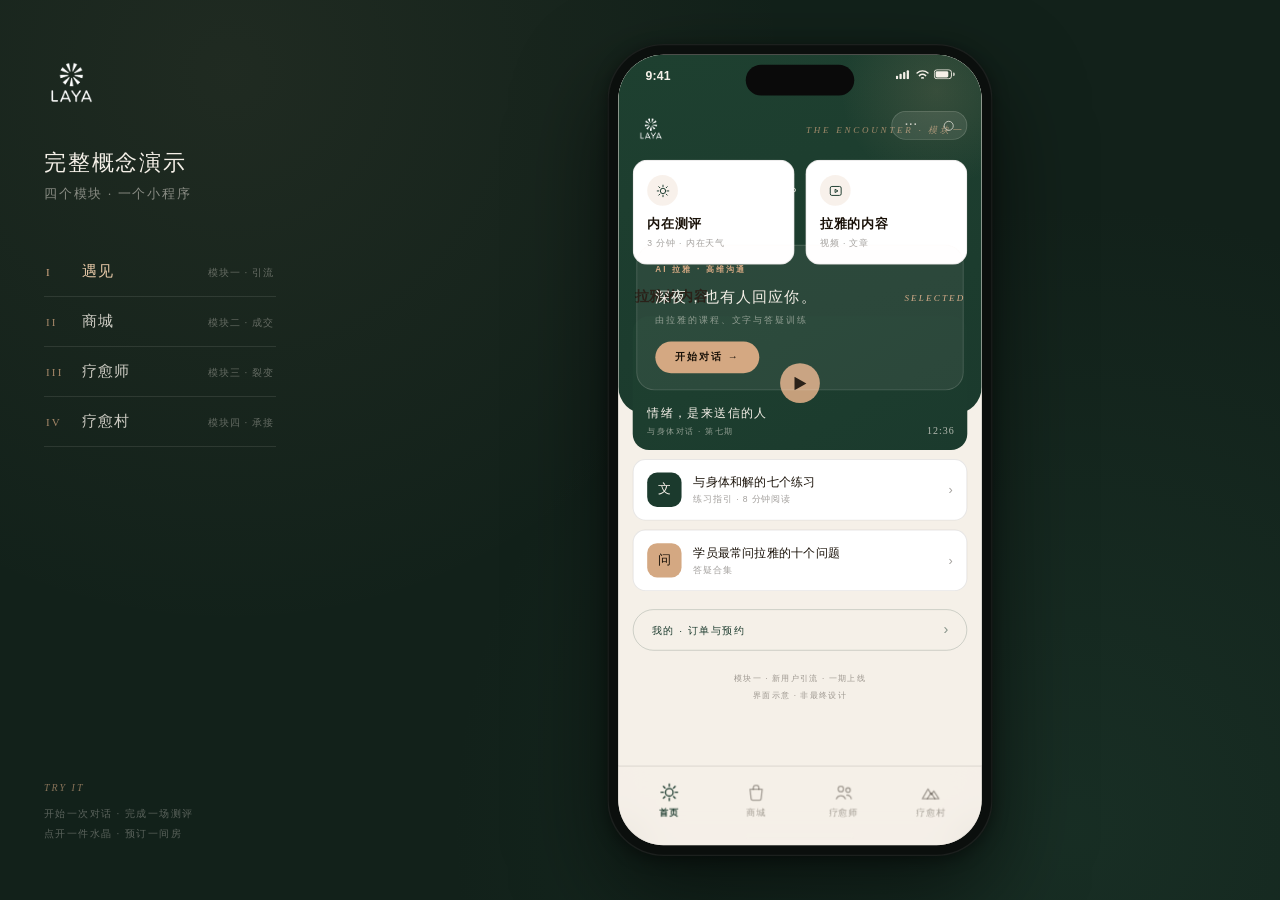
==== demo.html @ 68b56c6b "Add interactive mini-program demo: 4 modules, iPhone 17 frame, thin typography" ====
<!DOCTYPE html>
<html lang="zh-CN">
<head>
<meta charset="utf-8">
<meta name="viewport" content="width=device-width,initial-scale=1,maximum-scale=1,user-scalable=no,viewport-fit=cover">
<title>LAYA 小程序 · 完整概念演示</title>
<style>
:root{
  --green:#1B3A2D;
  --green-2:#234838;
  --green-3:#15291F;
  --green-deep:#163024;
  --gold:#D4A882;
  --gold-2:#E8C9A8;
  --ivory:#F5F0E8;
  --ivory-2:#EFE7DA;
  --card:#FFFFFF;
  --ink:#1A1209;
  --t2:rgba(26,18,9,.66);
  --t3:rgba(26,18,9,.4);
  --line:rgba(26,18,9,.1);
  --lineIv:rgba(245,240,232,.16);
  --serif:'Noto Serif SC','Source Han Serif SC','Songti SC','STSong','SimSun',serif;
  --sans:-apple-system,BlinkMacSystemFont,'PingFang SC','HarmonyOS Sans SC','Microsoft YaHei',sans-serif;
  --latin:'Cormorant Garamond',Georgia,'Times New Roman',serif;
  --ease:cubic-bezier(.32,.72,.28,1);
}
*{margin:0;padding:0;box-sizing:border-box;-webkit-tap-highlight-color:transparent}
html,body{height:100%}
body{position:fixed;inset:0;overflow:hidden;overscroll-behavior:none;background:#12211A;font-family:var(--sans);-webkit-font-smoothing:antialiased;color:var(--ink)}

.stage{position:absolute;inset:0;background:radial-gradient(circle at 18% 8%,rgba(212,168,130,.07),transparent 42%),radial-gradient(circle at 84% 92%,rgba(46,94,74,.22),transparent 46%),#12211A}

/* ===== 桌面侧栏 ===== */
.side{display:none;position:absolute;left:0;top:0;bottom:0;width:320px;padding:56px 44px;z-index:2;flex-direction:column}
.side .slogo{height:58px;object-fit:contain;align-self:flex-start}
.side h1{font-family:var(--serif);font-size:22px;font-weight:500;color:var(--ivory);letter-spacing:.08em;margin-top:34px}
.side .ssub{font-family:var(--serif);font-size:12.5px;color:rgba(245,240,232,.5);letter-spacing:.14em;margin-top:8px}
.side nav{margin-top:44px}
.side nav button{display:flex;align-items:baseline;gap:14px;width:100%;background:none;border:none;border-bottom:1px solid rgba(245,240,232,.1);padding:15px 2px;cursor:pointer;text-align:left;transition:opacity .25s}
.side nav button .no{font-family:var(--latin);font-size:11px;letter-spacing:.2em;color:rgba(212,168,130,.75);width:22px;flex-shrink:0}
.side nav button .nm{font-family:var(--serif);font-size:15px;color:rgba(245,240,232,.82);letter-spacing:.06em;font-weight:500}
.side nav button .ds{font-size:10px;color:rgba(245,240,232,.34);letter-spacing:.1em;margin-left:auto}
.side nav button.on .nm{color:var(--gold-2)}
.side nav button.on .no{color:var(--gold)}
.side .stry{margin-top:auto;font-size:10px;line-height:2;color:rgba(245,240,232,.32);letter-spacing:.14em}
.side .stry b{display:block;font-family:var(--latin);font-style:italic;font-weight:400;color:rgba(212,168,130,.6);letter-spacing:.2em;margin-bottom:6px}
@media (min-width:1080px){.side{display:flex}}

/* ===== 手机 ===== */
.phone-wrap{position:absolute;left:50%;top:50%;width:426px;height:898px;transform:translate(-50%,-50%);transform-origin:center;z-index:3}
@media (min-width:1080px){.phone-wrap{left:calc(50% + 160px)}}
.phone{width:426px;height:898px;background:#0B0F0D;border-radius:62px;padding:12px;box-shadow:0 42px 100px rgba(0,0,0,.55),0 4px 18px rgba(0,0,0,.4),inset 0 0 0 1.5px rgba(255,255,255,.07)}
.screen{position:relative;width:402px;height:874px;border-radius:50px;overflow:hidden;background:var(--ivory)}

/* 系统层 */
.island{position:absolute;top:11px;left:50%;transform:translateX(-50%);width:120px;height:34px;border-radius:20px;background:#0A0A0A;z-index:30}
.sbar{position:absolute;top:0;left:0;right:0;height:54px;padding:16px 30px 0;display:flex;justify-content:space-between;align-items:flex-start;z-index:30;pointer-events:none}
.sbar .time{font-size:13.5px;font-weight:600;letter-spacing:.02em;color:var(--ink)}
body.dark-chrome .sbar .time{color:var(--ivory)}
.sicons{display:flex;align-items:center;gap:5.5px}
.sicons svg{display:block}
.sicons .ic-fill{fill:var(--ink)}
.sicons .ic-stroke{stroke:var(--ink)}
body.dark-chrome .sicons .ic-fill{fill:var(--ivory)}
body.dark-chrome .sicons .ic-stroke{stroke:var(--ivory)}
.capsule{position:absolute;top:62px;right:16px;width:84px;height:32px;border-radius:999px;background:rgba(26,18,9,.05);border:1px solid rgba(26,18,9,.08);display:flex;align-items:center;justify-content:space-around;z-index:30}
.capsule .dot3{letter-spacing:1.5px;color:rgba(26,18,9,.5);font-size:12px;font-weight:700;line-height:1;margin-top:-2px}
.capsule .cir{width:11px;height:11px;border-radius:50%;border:1.5px solid rgba(26,18,9,.5)}
body.dark-chrome .capsule{background:rgba(245,240,232,.1);border-color:rgba(245,240,232,.18)}
body.dark-chrome .capsule .dot3{color:rgba(245,240,232,.75)}
body.dark-chrome .capsule .cir{border-color:rgba(245,240,232,.75)}
.homebar{position:absolute;bottom:8px;left:50%;transform:translateX(-50%);width:120px;height:5px;border-radius:3px;background:rgba(26,18,9,.8);z-index:30;transition:background .3s}
body.dark-chrome .homebar{background:rgba(245,240,232,.85)}

/* ===== Tab 栏 ===== */
.tabbar{position:absolute;bottom:0;left:0;right:0;height:88px;background:rgba(245,240,232,.94);backdrop-filter:blur(16px);-webkit-backdrop-filter:blur(16px);border-top:1px solid var(--line);display:flex;z-index:4;padding:8px 8px 20px}
.tabbtn{flex:1;background:none;border:none;display:flex;flex-direction:column;align-items:center;justify-content:center;gap:5px;cursor:pointer;font-family:var(--sans)}
.tabbtn svg{display:block;stroke:rgba(26,18,9,.36);transition:stroke .3s}
.tabbtn span{font-size:9.5px;letter-spacing:.1em;color:rgba(26,18,9,.38);font-weight:400;transition:color .3s}
.tabbtn.on svg{stroke:var(--green)}
.tabbtn.on span{color:var(--green);font-weight:600}

/* ===== 页面容器 ===== */
.pg{position:absolute;left:0;top:0;bottom:0;right:0;background:var(--ivory);display:none;overflow:hidden}
.pg.tabroot{bottom:88px}
.pg.sub{z-index:6;box-shadow:-26px 0 56px rgba(10,18,14,.32)}
.pg.act{display:block}
@keyframes pgPush{from{transform:translateX(100%)}to{transform:translateX(0)}}
@keyframes pgUnder{from{transform:translateX(0)}to{transform:translateX(-22%)}}
@keyframes pgPop{from{transform:translateX(0)}to{transform:translateX(100%)}}
@keyframes pgReveal{from{transform:translateX(-22%)}to{transform:translateX(0)}}
@keyframes pgTab{from{opacity:0;transform:translateY(10px)}to{opacity:1;transform:translateY(0)}}
.pg.anim-push{animation:pgPush .44s var(--ease) both}
.pg.anim-under{animation:pgUnder .44s var(--ease) both}
.pg.anim-pop{animation:pgPop .42s var(--ease) both}
.pg.anim-reveal{animation:pgReveal .42s var(--ease) both}
.pg.anim-tab{animation:pgTab .4s var(--ease) both}

/* 页面导航 */
.pnav{height:98px;padding:58px 16px 0;display:flex;align-items:center;justify-content:center;position:relative;flex-shrink:0}
.pnav .ttl{font-family:var(--serif);font-size:15.5px;font-weight:600;letter-spacing:.14em;color:var(--ink)}
.pnav .backbtn{position:absolute;left:10px;top:54px;width:40px;height:40px;border:none;background:none;cursor:pointer;display:flex;align-items:center;justify-content:center}
.pnav .backbtn svg{stroke:var(--ink);opacity:.75}
.pg.darknav .pnav .ttl{color:var(--ivory)}
.pg.darknav .pnav .backbtn svg{stroke:var(--ivory)}
.pnav .modchip{position:absolute;right:16px;top:62px;font-size:8.5px;letter-spacing:.18em;color:var(--t3);font-weight:600}
.pg.darknav .pnav .modchip{color:rgba(212,168,130,.8)}

.pbody{position:absolute;left:0;right:0;top:98px;bottom:0;overflow-y:auto;-webkit-overflow-scrolling:touch;padding:4px 16px 26px}
.pg.darknav .pbody{top:0;padding:98px 16px 26px}
.footnote{font-size:9px;color:var(--t3);letter-spacing:.14em;line-height:2;text-align:center;margin:22px 0 10px}

/* ===== 绿色头部区块 ===== */
.greenhead{background:linear-gradient(165deg,#1E4030,#1B3A2D);border-radius:0 0 30px 30px;padding:66px 20px 26px;position:relative;overflow:hidden}
.greenhead::after{content:'';position:absolute;top:-70px;right:-60px;width:220px;height:220px;border-radius:50%;background:radial-gradient(circle,rgba(212,168,130,.14),transparent 68%)}
.brandrow{display:flex;align-items:center;justify-content:space-between;margin-bottom:26px}
.brandrow .slogo{height:34px;object-fit:contain}
.brandrow .bl{font-family:var(--latin);font-style:italic;font-size:10px;letter-spacing:.3em;color:rgba(212,168,130,.7)}
.greet{font-family:var(--serif);font-size:23px;font-weight:500;color:var(--ivory);letter-spacing:.05em;line-height:1.5}
.greet-sub{font-size:11px;font-weight:300;color:rgba(245,240,232,.55);letter-spacing:.16em;margin-top:10px}

/* AI 卡 */
.aicard{margin-top:24px;background:rgba(245,240,232,.07);border:1px solid rgba(245,240,232,.16);border-radius:20px;padding:20px 20px 18px;position:relative;z-index:1}
.aicard .ac-eyebrow{font-size:9px;letter-spacing:.26em;color:var(--gold);font-weight:600}
.aicard .ac-line{font-family:var(--serif);font-size:17px;color:var(--ivory);font-weight:500;letter-spacing:.05em;margin-top:12px}
.aicard .ac-desc{font-size:10.5px;font-weight:300;color:rgba(245,240,232,.5);letter-spacing:.1em;margin-top:8px}
.aicard .ac-cta{display:inline-flex;align-items:center;gap:8px;margin-top:16px;background:var(--gold);color:var(--ink);font-size:11px;font-weight:600;letter-spacing:.2em;padding:10px 22px;border-radius:999px;border:none;cursor:pointer;font-family:var(--sans)}

/* 双卡 */
.duo{display:flex;gap:12px;margin-top:18px}
.duo-card{flex:1;background:var(--card);border:1px solid var(--line);border-radius:16px;padding:16px 15px;cursor:pointer}
.duo-card .ic{width:34px;height:34px;border-radius:50%;background:rgba(212,168,130,.16);display:flex;align-items:center;justify-content:center;margin-bottom:12px}
.duo-card .ic svg{stroke:var(--green)}
.duo-card .dc-t{font-family:var(--serif);font-size:14px;font-weight:600;letter-spacing:.08em}
.duo-card .dc-s{font-size:9.5px;font-weight:300;color:var(--t3);letter-spacing:.1em;margin-top:5px}

/* 内容区 */
.sec-head{display:flex;align-items:baseline;justify-content:space-between;margin:26px 2px 12px}
.sec-head h3{font-family:var(--serif);font-size:15px;font-weight:600;letter-spacing:.1em}
.sec-head span{font-family:var(--latin);font-style:italic;font-size:10px;letter-spacing:.24em;color:var(--gold)}
.video-card{background:linear-gradient(150deg,#1E4030,#1B3A2D);border-radius:18px;height:148px;position:relative;overflow:hidden;cursor:pointer}
.video-card .vc-play{position:absolute;top:50%;left:50%;transform:translate(-50%,-50%);width:44px;height:44px;border-radius:50%;background:rgba(212,168,130,.92);display:flex;align-items:center;justify-content:center}
.video-card .vc-play svg{display:block}
.video-card .vc-meta{position:absolute;left:16px;bottom:14px;color:var(--ivory)}
.video-card .vc-meta .vt{font-family:var(--serif);font-size:13.5px;font-weight:500;letter-spacing:.06em}
.video-card .vc-meta .vs{font-size:9px;color:rgba(245,240,232,.55);letter-spacing:.16em;margin-top:4px}
.video-card .vc-dur{position:absolute;right:14px;bottom:16px;font-family:var(--latin);font-size:11px;color:rgba(245,240,232,.7);letter-spacing:.1em}
.art-row{display:flex;align-items:center;gap:13px;background:var(--card);border:1px solid var(--line);border-radius:14px;padding:14px 15px;margin-top:10px;cursor:pointer}
.art-row .ar-ic{width:38px;height:38px;border-radius:11px;background:var(--green);color:var(--ivory);display:flex;align-items:center;justify-content:center;font-family:var(--serif);font-size:14px;flex-shrink:0}
.art-row .ar-ic.gold{background:var(--gold);color:var(--ink)}
.art-row .ar-t{font-size:13px;font-weight:400;letter-spacing:.04em}
.art-row .ar-s{font-size:9.5px;color:var(--t3);letter-spacing:.1em;margin-top:4px;font-weight:300}
.art-row .ar-go{margin-left:auto;color:var(--t3);font-size:14px;font-weight:300}
.me-row{display:flex;align-items:center;justify-content:space-between;border:1px solid rgba(27,58,45,.2);border-radius:999px;padding:13px 20px;margin-top:20px;cursor:pointer}
.me-row span{font-size:11px;letter-spacing:.16em;color:var(--green);font-weight:400}
.me-row i{font-style:normal;color:rgba(27,58,45,.5);font-weight:300}

/* ===== 商城 ===== */
.search{display:flex;align-items:center;gap:9px;background:rgba(26,18,9,.05);border-radius:999px;padding:11px 17px;margin-bottom:14px}
.search svg{flex-shrink:0;stroke:var(--t3)}
.search span{font-size:11px;color:var(--t3);letter-spacing:.08em;font-weight:300}
.cats{display:flex;gap:8px;overflow-x:auto;scrollbar-width:none;margin-bottom:6px}
.cats::-webkit-scrollbar{display:none}
.cats button{flex-shrink:0;background:none;border:1px solid var(--line);border-radius:999px;padding:7px 16px;font-size:10.5px;letter-spacing:.12em;color:var(--t2);cursor:pointer;font-family:var(--sans);font-weight:300}
.cats button.on{background:var(--green);border-color:var(--green);color:var(--ivory);font-weight:500}
.prod{display:flex;align-items:center;gap:14px;background:var(--card);border:1px solid var(--line);border-radius:16px;padding:14px;margin-top:10px;cursor:pointer}
.prod .th{width:58px;height:58px;border-radius:14px;display:flex;align-items:center;justify-content:center;font-family:var(--serif);font-size:17px;flex-shrink:0}
.prod .th.green{background:var(--green);color:var(--ivory)}
.prod .th.gold{background:var(--gold);color:var(--ink)}
.prod .th.soft{background:rgba(27,58,45,.08);color:var(--green)}
.prod .pd-t{font-size:13.5px;font-weight:400;letter-spacing:.03em;display:flex;align-items:center;gap:8px}
.prod .pd-tag{font-size:8px;letter-spacing:.14em;color:var(--gold);border:1px solid rgba(212,168,130,.55);border-radius:999px;padding:2px 8px;font-weight:500}
.prod .pd-s{font-size:9.5px;color:var(--t3);letter-spacing:.08em;margin-top:5px;font-weight:300}
.prod .pd-p{margin-left:auto;text-align:right;flex-shrink:0}
.prod .pd-p b{font-family:var(--latin);font-size:17px;font-weight:700;color:var(--green)}
.prod .pd-p small{display:block;font-size:8.5px;color:var(--t3);letter-spacing:.1em;margin-top:3px;font-weight:300}

/* ===== 疗愈师 ===== */
.hprofile{display:flex;align-items:center;gap:15px;background:var(--card);border:1px solid var(--line);border-radius:18px;padding:18px 17px}
.hprofile .av{width:52px;height:52px;border-radius:50%;background:var(--green);color:var(--ivory);display:flex;align-items:center;justify-content:center;font-family:var(--serif);font-size:19px;flex-shrink:0}
.hprofile .hp-n{font-family:var(--serif);font-size:16px;font-weight:600;letter-spacing:.05em}
.hprofile .hp-s{font-size:10px;color:var(--t3);letter-spacing:.1em;margin-top:5px;font-weight:300}
.hprofile .hp-go{margin-left:auto;color:var(--t3)}
.hchips{display:flex;gap:8px;margin-top:14px}
.hchips span{flex:1;text-align:center;font-size:10.5px;letter-spacing:.14em;padding:10px 0;border:1px solid var(--line);border-radius:999px;color:var(--t2);font-weight:300}
.hchips span.on{background:var(--green);color:var(--ivory);border-color:var(--green);font-weight:500}
.hlist{background:var(--card);border:1px solid var(--line);border-radius:16px;margin-top:12px;padding:4px 17px}
.hrow{display:flex;align-items:center;justify-content:space-between;padding:14px 0;border-bottom:1px solid var(--line);font-size:12px;letter-spacing:.05em}
.hrow:last-child{border-bottom:none}
.hrow small{display:block;font-size:9px;color:var(--t3);letter-spacing:.1em;margin-top:4px;font-weight:300}
.hrow i{font-style:normal;color:var(--t3)}
.dist{margin-top:16px;background:linear-gradient(150deg,rgba(212,168,130,.2),rgba(212,168,130,.07));border:1px solid rgba(212,168,130,.5);border-radius:18px;padding:20px 19px}
.dist .d-tag{display:inline-block;font-size:8.5px;letter-spacing:.22em;color:var(--ink);background:var(--gold);border-radius:999px;padding:3px 11px;font-weight:600}
.dist .d-line{font-family:var(--serif);font-size:16.5px;font-weight:600;letter-spacing:.08em;margin-top:14px}
.dist .d-desc{font-size:10.5px;color:var(--t2);letter-spacing:.05em;line-height:1.9;margin-top:9px;font-weight:300}
.dstats{display:flex;gap:34px;margin:16px 0 4px}
.dstats b{font-family:var(--latin);font-size:23px;font-weight:700;color:var(--green);display:block}
.dstats span{font-size:9px;color:var(--t3);letter-spacing:.14em}
.dbtn{display:block;text-align:center;margin-top:14px;font-size:11px;font-weight:600;letter-spacing:.2em;color:var(--green);border:1px solid rgba(27,58,45,.3);border-radius:999px;padding:12px;cursor:pointer;background:none;font-family:var(--sans)}

/* ===== 疗愈村 ===== */
.vhead{background:linear-gradient(165deg,#1E4030,#1B3A2D);border-radius:0 0 30px 30px;padding:66px 20px 26px;position:relative;overflow:hidden}
.vhead::after{content:'';position:absolute;bottom:-90px;left:-50px;width:240px;height:240px;border-radius:50%;background:radial-gradient(circle,rgba(212,168,130,.12),transparent 68%)}
.vhead .bl{font-family:var(--latin);font-style:italic;font-size:10px;letter-spacing:.32em;color:rgba(212,168,130,.75)}
.vhead .vt{font-family:var(--serif);font-size:24px;font-weight:500;color:var(--ivory);letter-spacing:.1em;margin-top:14px}
.vhead .vs{font-size:11px;font-weight:300;color:rgba(245,240,232,.55);letter-spacing:.16em;margin-top:10px}
.vcard{background:var(--card);border:1px solid var(--line);border-radius:18px;padding:18px 18px}
.vcard .vc-h{display:flex;align-items:center;justify-content:space-between}
.vcard .vc-h b{font-family:var(--serif);font-size:14.5px;font-weight:600;letter-spacing:.08em}
.vcard .vc-h span{font-size:8.5px;letter-spacing:.18em;color:var(--gold);border:1px solid rgba(212,168,130,.5);border-radius:999px;padding:3px 10px;font-weight:600}
.vrow{display:flex;align-items:center;gap:10px;padding:12px 0;border-bottom:1px solid var(--line);font-size:11.5px;letter-spacing:.06em}
.vrow:last-child{border-bottom:none;padding-bottom:2px}
.vrow .st{width:7px;height:7px;border-radius:50%;flex-shrink:0}
.vrow small{margin-left:auto;font-size:9px;color:var(--t3);letter-spacing:.1em}
.vbar{height:3px;background:rgba(26,18,9,.08);border-radius:2px;margin-top:14px;overflow:hidden}
.vbar i{display:block;height:100%;width:62%;background:linear-gradient(90deg,var(--gold),var(--gold-2));border-radius:2px}
.room{display:flex;align-items:center;gap:14px;background:var(--card);border:1px solid var(--line);border-radius:16px;padding:14px;margin-top:10px;cursor:pointer}
.room .th{width:58px;height:58px;border-radius:14px;background:linear-gradient(150deg,#2A5240,#1B3A2D);color:var(--gold-2);display:flex;align-items:center;justify-content:center;font-family:var(--serif);font-size:16px;flex-shrink:0}
.room .rm-t{font-size:13.5px;font-weight:400;letter-spacing:.04em}
.room .rm-s{font-size:9.5px;color:var(--t3);letter-spacing:.08em;margin-top:5px;font-weight:300}
.room .rm-p{margin-left:auto;text-align:right;flex-shrink:0}
.room .rm-p b{font-family:var(--latin);font-size:17px;font-weight:700;color:var(--green)}
.room .rm-p small{font-size:8.5px;color:var(--t3);font-weight:300}
.act-card{display:flex;align-items:center;gap:13px;background:rgba(27,58,45,.05);border:1px solid rgba(27,58,45,.12);border-radius:16px;padding:16px 17px;margin-top:12px}
.act-card .ac-ic{width:38px;height:38px;border-radius:50%;background:var(--green);color:var(--gold-2);display:flex;align-items:center;justify-content:center;flex-shrink:0}
.act-card .at{font-size:12.5px;letter-spacing:.05em}
.act-card .as{font-size:9.5px;color:var(--t3);letter-spacing:.1em;margin-top:4px;font-weight:300}

/* ===== 对话页 ===== */
#pg-chat{background:linear-gradient(170deg,#1E4030,#163024)}
.chatwrap{position:absolute;top:98px;bottom:128px;left:0;right:0;overflow-y:auto;-webkit-overflow-scrolling:touch;padding:14px 16px 10px;display:flex;flex-direction:column;gap:10px}
.timechip{align-self:center;font-size:9px;letter-spacing:.24em;color:rgba(245,240,232,.4);padding:3px 12px}
.bub{max-width:78%;padding:11px 15px;border-radius:17px;font-size:12.5px;font-weight:300;line-height:1.8;letter-spacing:.02em}
.bub.me{align-self:flex-end;background:rgba(245,240,232,.13);color:var(--ivory);border-bottom-right-radius:5px}
.bub.ai{align-self:flex-start;background:var(--ivory);color:var(--ink);border-bottom-left-radius:5px}
.typing{display:none;align-self:flex-start;padding:13px 16px;background:rgba(245,240,232,.12);border-radius:17px;border-bottom-left-radius:5px}
.typing.on{display:flex;gap:5px}
.typing i{width:5px;height:5px;border-radius:50%;background:rgba(245,240,232,.6);animation:tp 1.2s infinite}
.typing i:nth-child(2){animation-delay:.2s}
.typing i:nth-child(3){animation-delay:.4s}
@keyframes tp{0%,60%,100%{opacity:.25;transform:translateY(0)}30%{opacity:1;transform:translateY(-2.5px)}}
.chatfoot{position:absolute;bottom:0;left:0;right:0;padding:8px 14px 26px;z-index:2}
.chatfoot .safety{font-size:8.5px;color:rgba(245,240,232,.35);text-align:center;line-height:1.8;letter-spacing:.06em;margin-bottom:10px}
.chips{display:flex;gap:8px;margin-bottom:10px;overflow-x:auto;scrollbar-width:none}
.chips::-webkit-scrollbar{display:none}
.chips button{flex-shrink:0;background:none;border:1px solid rgba(245,240,232,.22);border-radius:999px;color:rgba(245,240,232,.7);font-size:10px;letter-spacing:.06em;padding:8px 15px;cursor:pointer;font-family:var(--sans);font-weight:300}
.chatin{display:flex;align-items:center;gap:10px;background:rgba(245,240,232,.09);border:1px solid rgba(245,240,232,.12);border-radius:999px;padding:6px 6px 6px 18px}
.chatin input{flex:1;background:none;border:none;outline:none;color:var(--ivory);font-size:12.5px;font-weight:300;font-family:var(--sans);letter-spacing:.03em;min-width:0}
.chatin input::placeholder{color:rgba(245,240,232,.35)}
.chatin .send{width:34px;height:34px;border-radius:50%;background:var(--gold);border:none;cursor:pointer;display:flex;align-items:center;justify-content:center;flex-shrink:0}

/* ===== 测评 ===== */
.as-progress{margin:8px 2px 22px}
.as-progress .ap-t{display:flex;justify-content:space-between;font-size:9px;letter-spacing:.18em;color:var(--t3);margin-bottom:9px}
.as-progress .ap-bar{height:2.5px;background:rgba(26,18,9,.08);border-radius:2px;overflow:hidden}
.as-progress .ap-bar i{display:block;height:100%;background:var(--gold);border-radius:2px;transition:width .4s var(--ease)}
.as-q{font-family:var(--serif);font-size:19px;font-weight:500;letter-spacing:.04em;line-height:1.7;padding:0 2px}
.as-opts{margin-top:22px;display:flex;flex-direction:column;gap:10px}
.as-opt{display:flex;align-items:center;gap:13px;background:var(--card);border:1px solid var(--line);border-radius:15px;padding:16px 17px;cursor:pointer;transition:border-color .2s,background .2s}
.as-opt .rd{width:17px;height:17px;border-radius:50%;border:1.5px solid rgba(26,18,9,.22);flex-shrink:0;display:flex;align-items:center;justify-content:center;transition:border-color .2s}
.as-opt .rd i{width:8px;height:8px;border-radius:50%;background:var(--gold);opacity:0;transition:opacity .2s}
.as-opt span{font-size:13px;letter-spacing:.06em;font-weight:300}
.as-opt.sel{border-color:var(--green);background:rgba(27,58,45,.03)}
.as-opt.sel .rd{border-color:var(--green)}
.as-opt.sel .rd i{opacity:1}
.as-result{display:none;text-align:center;padding:26px 10px 10px}
.as-result.on{display:block}
.as-result .ar-ic{width:64px;height:64px;margin:0 auto 20px;border-radius:50%;background:rgba(212,168,130,.14);display:flex;align-items:center;justify-content:center}
.as-result .ar-w{font-family:var(--serif);font-size:27px;font-weight:500;letter-spacing:.14em}
.as-result .ar-c{font-size:10px;letter-spacing:.26em;color:var(--gold);margin-top:10px;font-weight:500}
.as-result .ar-d{font-size:11.5px;color:var(--t2);line-height:2;letter-spacing:.04em;margin-top:16px;font-weight:300;padding:0 14px}
.as-result .ar-btns{display:flex;flex-direction:column;gap:10px;margin-top:26px;padding:0 16px}
.as-result .ar-btn{background:var(--green);color:var(--ivory);border:none;border-radius:999px;padding:14px;font-size:12px;letter-spacing:.24em;font-weight:500;cursor:pointer;font-family:var(--sans)}
.as-result .ar-again{background:none;border:none;color:var(--t3);font-size:10.5px;letter-spacing:.18em;padding:8px;cursor:pointer;font-family:var(--sans)}

/* ===== 商品详情 / 订房 ===== */
.dt-hero{height:186px;background:linear-gradient(150deg,#2A5240,#1B3A2D);border-radius:0 0 26px 26px;display:flex;align-items:center;justify-content:center;position:relative;overflow:hidden}
.dt-hero::after{content:'';position:absolute;width:240px;height:240px;border-radius:50%;background:radial-gradient(circle,rgba(212,168,130,.16),transparent 66%)}
.dt-hero .big{font-family:var(--serif);font-size:52px;color:var(--gold-2);position:relative;z-index:1}
.dt-hero .dt-tag{position:absolute;top:16px;left:16px;font-size:8.5px;letter-spacing:.2em;color:var(--ink);background:var(--gold);border-radius:999px;padding:3px 11px;font-weight:600;z-index:1}
.dt-name{font-family:var(--serif);font-size:18px;font-weight:600;letter-spacing:.05em;margin-top:20px;padding:0 2px}
.dt-sub{font-size:10.5px;color:var(--t3);letter-spacing:.1em;margin-top:7px;padding:0 2px;font-weight:300}
.dt-price{font-family:var(--latin);font-size:25px;font-weight:700;color:var(--green);margin-top:14px;padding:0 2px}
.dt-specs{background:var(--card);border:1px solid var(--line);border-radius:15px;margin-top:20px;padding:4px 17px}
.dt-specs .sp{display:flex;justify-content:space-between;padding:13px 0;border-bottom:1px solid var(--line);font-size:11px}
.dt-specs .sp:last-child{border-bottom:none}
.dt-specs .sp b{font-weight:400;letter-spacing:.14em;color:var(--t3);font-size:9.5px}
.dt-specs .sp span{letter-spacing:.05em;font-weight:300}
.dt-desc{font-size:11.5px;color:var(--t2);line-height:2.1;letter-spacing:.03em;margin-top:18px;padding:0 2px;font-weight:300}
.buybar{position:absolute;bottom:0;left:0;right:0;padding:12px 16px 30px;display:flex;gap:10px;background:rgba(245,240,232,.94);backdrop-filter:blur(14px);-webkit-backdrop-filter:blur(14px);border-top:1px solid var(--line)}
.buybar .bb-1{flex:1;background:none;border:1px solid rgba(27,58,45,.3);border-radius:999px;font-size:11px;letter-spacing:.16em;color:var(--green);font-weight:400;cursor:pointer;font-family:var(--sans)}
.buybar .bb-2{flex:1.4;background:var(--green);border:none;border-radius:999px;font-size:11px;letter-spacing:.2em;color:var(--ivory);font-weight:500;cursor:pointer;font-family:var(--sans)}
.dt-body{padding-bottom:120px}

/* 订房 */
.bk-room{display:flex;align-items:center;gap:14px;background:var(--card);border:1px solid var(--line);border-radius:16px;padding:15px;margin-top:14px}
.bk-room .th{width:56px;height:56px;border-radius:14px;background:linear-gradient(150deg,#2A5240,#1B3A2D);color:var(--gold-2);display:flex;align-items:center;justify-content:center;font-family:var(--serif);font-size:16px;flex-shrink:0}
.bk-room .bt{font-family:var(--serif);font-size:15.5px;font-weight:600;letter-spacing:.05em}
.bk-room .bs{font-size:9.5px;color:var(--t3);letter-spacing:.08em;margin-top:5px;font-weight:300}
.bk-room .bp{margin-left:auto;font-family:var(--latin);font-size:19px;font-weight:700;color:var(--green);flex-shrink:0}
.bk-card{background:var(--card);border:1px solid var(--line);border-radius:15px;margin-top:12px;padding:4px 17px}
.bk-row{display:flex;justify-content:space-between;align-items:center;padding:14px 0;border-bottom:1px solid var(--line);font-size:11.5px}
.bk-row:last-child{border-bottom:none}
.bk-row b{font-weight:400;font-size:9.5px;letter-spacing:.16em;color:var(--t3)}
.bk-row span{letter-spacing:.04em;font-weight:300}
.stepper{display:flex;align-items:center;gap:16px}
.stepper button{width:28px;height:28px;border-radius:50%;border:1px solid var(--line);background:none;font-size:15px;color:var(--t2);cursor:pointer;line-height:1;font-family:var(--sans)}
.stepper em{font-style:normal;font-family:var(--latin);font-size:16px;font-weight:600;min-width:16px;text-align:center}
.bk-total{display:flex;justify-content:space-between;align-items:baseline;margin-top:20px;padding:0 2px}
.bk-total span{font-size:10px;letter-spacing:.2em;color:var(--t3)}
.bk-total b{font-family:var(--latin);font-size:24px;font-weight:700;color:var(--green)}
.bk-btn{display:block;width:100%;margin-top:16px;background:var(--green);color:var(--ivory);border:none;border-radius:999px;padding:15px;font-size:12px;letter-spacing:.26em;font-weight:500;cursor:pointer;font-family:var(--sans)}

/* ===== 我的 ===== */
.pf-head{background:linear-gradient(165deg,#1E4030,#1B3A2D);border-radius:0 0 30px 30px;padding:64px 20px 28px;display:flex;align-items:center;gap:16px}
.pf-head .av{width:56px;height:56px;border-radius:50%;background:rgba(245,240,232,.1);border:1px solid rgba(212,168,130,.5);color:var(--gold-2);display:flex;align-items:center;justify-content:center;font-family:var(--serif);font-size:20px}
.pf-head .pn{font-family:var(--serif);font-size:19px;font-weight:500;color:var(--ivory);letter-spacing:.1em}
.pf-head .ps{font-size:9.5px;color:rgba(245,240,232,.5);letter-spacing:.14em;margin-top:7px;font-weight:300}
.pf-orders{display:flex;background:var(--card);border:1px solid var(--line);border-radius:16px;padding:16px 0;margin-top:16px}
.pf-orders div{flex:1;text-align:center;border-right:1px solid var(--line)}
.pf-orders div:last-child{border-right:none}
.pf-orders span{display:block;font-size:9.5px;letter-spacing:.12em;color:var(--t2);font-weight:300}
.pf-list{background:var(--card);border:1px solid var(--line);border-radius:16px;margin-top:12px;padding:2px 17px}
.pf-row{display:flex;align-items:center;padding:15px 0;border-bottom:1px solid var(--line);font-size:12px;letter-spacing:.08em;cursor:pointer}
.pf-row:last-child{border-bottom:none}
.pf-row .d{width:6px;height:6px;border-radius:50%;background:var(--gold);margin-right:14px;flex-shrink:0}
.pf-row i{font-style:normal;margin-left:auto;color:var(--t3)}
.pf-identity{display:flex;align-items:center;justify-content:space-between;border:1px dashed rgba(27,58,45,.3);border-radius:16px;padding:16px 18px;margin-top:14px;cursor:pointer}
.pf-identity span{font-size:11px;letter-spacing:.1em;color:var(--t2)}
.pf-identity b{font-size:10.5px;letter-spacing:.14em;color:var(--green);font-weight:600}

/* ===== Toast / 提示 ===== */
#toast{position:absolute;bottom:130px;left:50%;transform:translateX(-50%) translateY(8px);background:rgba(21,41,31,.94);color:var(--ivory);font-size:10.5px;letter-spacing:.12em;padding:11px 22px;border-radius:999px;opacity:0;transition:opacity .3s,transform .3s;z-index:40;pointer-events:none;white-space:nowrap}
#toast.on{opacity:1;transform:translateX(-50%) translateY(0)}
#hint{position:absolute;bottom:22px;left:50%;transform:translateX(-50%);background:rgba(10,16,12,.7);color:rgba(245,240,232,.8);font-size:10.5px;letter-spacing:.2em;padding:10px 20px;border-radius:999px;z-index:40;pointer-events:none;animation:hintfade 6s ease forwards}
@keyframes hintfade{0%{opacity:0}10%{opacity:1}80%{opacity:1}100%{opacity:0}}
@media (min-width:1080px){#hint{display:none}}

@media (prefers-reduced-motion:reduce){
  .pg.anim-push,.pg.anim-under,.pg.anim-pop,.pg.anim-reveal,.pg.anim-tab{animation-duration:.01s}
  .typing i{animation:none}
}
</style>
</head>
<body>
<div class="stage">

  <aside class="side">
    <img class="slogo" src="assets/LAYA-Primary-Stacked-White-Master-v1.0.png" alt="LAYA">
    <h1>完整概念演示</h1>
    <p class="ssub">四个模块 · 一个小程序</p>
    <nav>
      <button data-panel="home" data-go="tab-home"><span class="no">I</span><span class="nm">遇见</span><span class="ds">模块一 · 引流</span></button>
      <button data-panel="mall" data-go="tab-mall"><span class="no">II</span><span class="nm">商城</span><span class="ds">模块二 · 成交</span></button>
      <button data-panel="healer" data-go="tab-healer"><span class="no">III</span><span class="nm">疗愈师</span><span class="ds">模块三 · 裂变</span></button>
      <button data-panel="village" data-go="tab-village"><span class="no">IV</span><span class="nm">疗愈村</span><span class="ds">模块四 · 承接</span></button>
    </nav>
    <p class="stry"><b>TRY IT</b>开始一次对话 · 完成一场测评<br>点开一件水晶 · 预订一间房</p>
  </aside>

  <div class="phone-wrap" id="phoneWrap">
    <div class="phone">
      <div class="screen" id="screen">

        <div class="island"></div>
        <div class="sbar">
          <span class="time">9:41</span>
          <span class="sicons">
            <svg width="16" height="11" viewBox="0 0 16 11"><g class="ic-fill"><rect x="0" y="7" width="2.5" height="4" rx="1"/><rect x="4" y="5" width="2.5" height="6" rx="1"/><rect x="8" y="3" width="2.5" height="8" rx="1"/><rect x="12" y="1" width="2.5" height="10" rx="1"/></g></svg>
            <svg width="15" height="11" viewBox="0 0 15 11"><g class="ic-stroke" fill="none" stroke-width="1.6" stroke-linecap="round"><path d="M1.5 4 A 9 9 0 0 1 13.5 4"/><path d="M4 7 A 5.5 5.5 0 0 1 11 7"/><path d="M6.6 9.6 A 2 2 0 0 1 8.4 9.6"/></g></svg>
            <svg width="23" height="11" viewBox="0 0 23 11"><rect x="0.5" y="0.5" width="19" height="10" rx="3" class="ic-stroke" fill="none" stroke-width="1"/><rect x="2" y="2" width="14" height="7" rx="1.5" class="ic-fill"/><path d="M21.5 3.5 L21.5 7.5 A 2 2 0 0 0 21.5 3.5 Z" class="ic-fill"/></svg>
          </span>
        </div>
        <div class="capsule"><span class="dot3">···</span><span class="cir"></span></div>
        <div class="homebar"></div>

        <div class="tabbar" id="tabbar">
          <button class="tabbtn on" data-tab="home">
            <svg width="23" height="23" viewBox="0 0 24 24" fill="none" stroke-width="1.5" stroke-linecap="round"><circle cx="12" cy="12" r="4.4"/><path d="M12 2.5v2.6M12 18.9v2.6M2.5 12h2.6M18.9 12h2.6M5.2 5.2l1.9 1.9M16.9 16.9l1.9 1.9M18.8 5.2l-1.9 1.9M7.1 16.9l-1.9 1.9"/></svg>
            <span>首页</span>
          </button>
          <button class="tabbtn" data-tab="mall">
            <svg width="23" height="23" viewBox="0 0 24 24" fill="none" stroke-width="1.5" stroke-linecap="round" stroke-linejoin="round"><path d="M5 8.5h14l-1.2 11a1.8 1.8 0 0 1-1.8 1.6H8a1.8 1.8 0 0 1-1.8-1.6L5 8.5z"/><path d="M8.8 8.5V7a3.2 3.2 0 0 1 6.4 0v1.5"/></svg>
            <span>商城</span>
          </button>
          <button class="tabbtn" data-tab="healer">
            <svg width="23" height="23" viewBox="0 0 24 24" fill="none" stroke-width="1.5" stroke-linecap="round"><circle cx="8.6" cy="8.2" r="3.1"/><path d="M3.4 19.5a5.6 5.6 0 0 1 10.4 0"/><circle cx="16.9" cy="9.4" r="2.5"/><path d="M15.4 15.3a4.6 4.6 0 0 1 5.2 4.2"/></svg>
            <span>疗愈师</span>
          </button>
          <button class="tabbtn" data-tab="village">
            <svg width="23" height="23" viewBox="0 0 24 24" fill="none" stroke-width="1.5" stroke-linecap="round" stroke-linejoin="round"><path d="M2.5 19.5 9 8.2l4 6.6 2.6-4.2 5.9 8.9z"/><path d="M8.2 19.5 12.6 12.6 17 19.5"/></svg>
            <span>疗愈村</span>
          </button>
        </div>

        <!-- ============ 首页（模块一） ============ -->
        <section class="pg tabroot darknav act" id="pg-home">
          <div class="greenhead">
            <div class="brandrow">
              <img class="slogo" src="assets/LAYA-Primary-Stacked-White-Master-v1.0.png" alt="LAYA">
              <span class="bl">THE ENCOUNTER · 模块一</span>
            </div>
            <p class="greet">今晚，把心放下。</p>
            <p class="greet-sub">拉雅在这里，随时。</p>
            <div class="aicard">
              <p class="ac-eyebrow">AI 拉雅 · 高维沟通</p>
              <p class="ac-line">深夜，也有人回应你。</p>
              <p class="ac-desc">由拉雅的课程、文字与答疑训练</p>
              <button class="ac-cta" data-go="chat">开始对话 →</button>
            </div>
          </div>
          <div class="pbody">
            <div class="duo">
              <div class="duo-card" data-go="assess">
                <div class="ic"><svg width="17" height="17" viewBox="0 0 24 24" fill="none" stroke-width="1.5" stroke-linecap="round"><circle cx="12" cy="12" r="4.2"/><path d="M12 3v2.4M12 18.6V21M3 12h2.4M18.6 12H21M5.4 5.4l1.7 1.7M16.9 16.9l1.7 1.7M18.6 5.4l-1.7 1.7M7.1 16.9l-1.7 1.7"/></svg></div>
                <p class="dc-t">内在测评</p>
                <p class="dc-s">3 分钟 · 内在天气</p>
              </div>
              <div class="duo-card" data-go="content">
                <div class="ic"><svg width="17" height="17" viewBox="0 0 24 24" fill="none" stroke-width="1.5" stroke-linejoin="round"><rect x="3.5" y="5" width="17" height="14" rx="2.5"/><path d="M11 9.5l4.5 2.5L11 14.5z"/></svg></div>
                <p class="dc-t">拉雅的内容</p>
                <p class="dc-s">视频 · 文章</p>
              </div>
            </div>

            <div class="sec-head"><h3>拉雅的内容</h3><span>SELECTED</span></div>
            <div class="video-card">
              <div class="vc-play"><svg width="15" height="15" viewBox="0 0 14 16" fill="#1A1209"><path d="M0 0 L14 8 L0 16 Z"/></svg></div>
              <div class="vc-meta"><p class="vt">情绪，是来送信的人</p><p class="vs">与身体对话 · 第七期</p></div>
              <span class="vc-dur">12:36</span>
            </div>
            <div class="art-row">
              <div class="ar-ic">文</div>
              <div><p class="ar-t">与身体和解的七个练习</p><p class="ar-s">练习指引 · 8 分钟阅读</p></div>
              <span class="ar-go">›</span>
            </div>
            <div class="art-row">
              <div class="ar-ic gold">问</div>
              <div><p class="ar-t">学员最常问拉雅的十个问题</p><p class="ar-s">答疑合集</p></div>
              <span class="ar-go">›</span>
            </div>

            <div class="me-row" data-go="profile"><span>我的 · 订单与预约</span><i>›</i></div>
            <p class="footnote">模块一 · 新用户引流 · 一期上线<br>界面示意 · 非最终设计</p>
          </div>
        </section>

        <!-- ============ 商城（模块二） ============ -->
        <section class="pg tabroot" id="pg-mall">
          <div class="pnav"><span class="ttl">商城</span><span class="modchip">THE STORE · 模块二</span></div>
          <div class="pbody">
            <div class="search">
              <svg width="14" height="14" viewBox="0 0 24 24" fill="none" stroke-width="1.8" stroke-linecap="round"><circle cx="11" cy="11" r="7"/><path d="M20 20l-4-4"/></svg>
              <span>搜索水晶、课程、疗愈师</span>
            </div>
            <div class="cats" id="cats">
              <button class="on" data-cat="all">全部</button>
              <button data-cat="crystal">水晶</button>
              <button data-cat="course">课程</button>
              <button data-cat="healer">疗愈师</button>
            </div>

            <div class="prod" data-cat="crystal" data-detail="p1">
              <div class="th green">晶</div>
              <div><p class="pd-t">紫水晶 · 静心手串 <span class="pd-tag">热门</span></p><p class="pd-s">天然水晶 · 现货顺丰</p></div>
              <div class="pd-p"><b>¥299</b><small>已售 1,204</small></div>
            </div>
            <div class="prod" data-cat="course" data-detail="p3">
              <div class="th gold">课</div>
              <div><p class="pd-t">21 天身体觉察营 <span class="pd-tag">新一期</span></p><p class="pd-s">录播 + 社群共修</p></div>
              <div class="pd-p"><b>¥680</b><small>10 月 8 日开营</small></div>
            </div>
            <div class="prod" data-cat="healer" data-detail="p5">
              <div class="th soft">满</div>
              <div><p class="pd-t">小满 · 疗愈师 <span class="pd-tag">预约制</span></p><p class="pd-s">首次体验 60 分钟 · 线上</p></div>
              <div class="pd-p"><b>¥399</b><small>立即预约</small></div>
            </div>
            <div class="prod" data-cat="crystal" data-detail="p2">
              <div class="th green">晶</div>
              <div><p class="pd-t">摩根石 · 安眠原石</p><p class="pd-s">助眠摆放 · 附使用指南</p></div>
              <div class="pd-p"><b>¥458</b><small>已售 687</small></div>
            </div>
            <div class="prod" data-cat="course" data-detail="p4">
              <div class="th gold">课</div>
              <div><p class="pd-t">与身体对话 · 音频课</p><p class="pd-s">24 节 · 永久回听</p></div>
              <div class="pd-p"><b>¥199</b><small>随时开始</small></div>
            </div>

            <p class="footnote">完整复刻现有至心谷能力 · 迁移不丢失<br>模块二 · 成交转化 · 一期上线</p>
          </div>
        </section>

        <!-- ============ 疗愈师中心（模块三） ============ -->
        <section class="pg tabroot" id="pg-healer">
          <div class="pnav"><span class="ttl">疗愈师中心</span><span class="modchip">THE HEALERS · 模块三</span></div>
          <div class="pbody">
            <div class="hprofile">
              <div class="av">满</div>
              <div><p class="hp-n">小满 · 联创疗愈师</p><p class="hp-s">团队 12 位疗愈师 · 3 个小组</p></div>
              <span class="hp-go">›</span>
            </div>
            <div class="hchips"><span class="on">素材管理</span><span>人员跟进</span><span>培训课程</span></div>
            <div class="hlist">
              <div class="hrow"><span>新疗愈师档案<small>待完善 · 2 位</small></span><i>›</i></div>
              <div class="hrow"><span>联创基础培训<small>第 3 讲 · 本周更新</small></span><i>›</i></div>
              <div class="hrow"><span>本周分享素材<small>已更新 3 篇</small></span><i>›</i></div>
            </div>
            <div class="dist">
              <span class="d-tag">分销机制</span>
              <p class="d-line">分享，即生长。</p>
              <p class="d-desc">把小程序分享给朋友，朋友在其中成交，奖励金自动结算到账。</p>
              <div class="dstats">
                <div><b>¥1,280</b><span>本月奖励金</span></div>
                <div><b>17</b><span>带来的新朋友</span></div>
              </div>
              <button class="dbtn" id="inviteBtn">生成我的邀请卡</button>
            </div>
            <p class="footnote">模块三 · 疗愈师生态 · 二期上线<br>界面示意 · 非最终设计</p>
          </div>
        </section>

        <!-- ============ 疗愈村（模块四） ============ -->
        <section class="pg tabroot darknav" id="pg-village">
          <div class="vhead">
            <span class="bl">THE VILLAGE · 模块四</span>
            <p class="vt">幸福疗愈村</p>
            <p class="vs">森林里，一个慢慢长成的家</p>
          </div>
          <div class="pbody">
            <div class="vcard">
              <div class="vc-h"><b>村庄，在建</b><span>一期</span></div>
              <div class="vrow"><span class="st" style="background:#4C8A6B"></span>6 间疗愈房<small>已开放</small></div>
              <div class="vrow"><span class="st" style="background:var(--gold)"></span>共修厅<small>在建</small></div>
              <div class="vrow"><span class="st" style="background:rgba(26,18,9,.22)"></span>溪谷步道<small>规划中</small></div>
              <div class="vbar"><i></i></div>
            </div>

            <div class="sec-head"><h3>住进村里</h3><span>STAY</span></div>
            <div class="room" data-room="r1">
              <div class="th">溪</div>
              <div><p class="rm-t">溪景双床房</p><p class="rm-s">含早 · 溪谷景观</p></div>
              <div class="rm-p"><b>¥880</b><small> /晚</small></div>
            </div>
            <div class="room" data-room="r2">
              <div class="th">森</div>
              <div><p class="rm-t">森屿独栋</p><p class="rm-s">独院 · 含私人疗愈室</p></div>
              <div class="rm-p"><b>¥1,280</b><small> /晚</small></div>
            </div>

            <div class="sec-head"><h3>村里的日子</h3><span>GATHER</span></div>
            <div class="act-card">
              <div class="ac-ic"><svg width="16" height="16" viewBox="0 0 24 24" fill="none" stroke="currentColor" stroke-width="1.5" stroke-linecap="round" stroke-linejoin="round"><path d="M12 3.5c-3.6 5-6.5 8.6-6.5 12.1a6.5 6.5 0 0 0 13 0c0-3.5-2.9-7.1-6.5-12.1z"/></svg></div>
              <div><p class="at">溪谷共修日</p><p class="as">每月一次 · 本月 28 日 · 剩 8 席</p></div>
              <span class="ar-go" style="margin-left:auto;color:var(--t3)">›</span>
            </div>

            <p class="footnote">模块四 · 影响力承接 · 三期上线<br>随村庄建设同步推进 · 界面示意</p>
          </div>
        </section>

        <!-- ============ 高维沟通（对话） ============ -->
        <section class="pg sub darknav" id="pg-chat">
          <div class="pnav"><button class="backbtn" data-back><svg width="12" height="20" viewBox="0 0 12 20" fill="none" stroke-width="2" stroke-linecap="round" stroke-linejoin="round"><path d="M10 2 L2.5 10 L10 18"/></svg></button><span class="ttl">拉雅 · 高维沟通</span><span class="modchip">AI 分身</span></div>
          <div class="chatwrap" id="chatwrap">
            <span class="timechip">深 夜 23:47</span>
            <div class="bub me">今天又和妈妈吵架了，心里很堵……</div>
            <div class="bub ai">先深深呼吸一次。你不需要现在就原谅谁——先陪陪那个委屈的自己。</div>
            <div class="typing" id="typing"><i></i><i></i><i></i></div>
          </div>
          <div class="chatfoot">
            <p class="safety">如遇紧急情绪危机，请联系当地心理援助热线。<br>高维沟通不能替代专业心理帮助。</p>
            <div class="chips">
              <button data-chip="最近总是睡不好">最近总是睡不好</button>
              <button data-chip="和家人的关系让我很累">和家人的关系让我很累</button>
              <button data-chip="只是想说说话">只是想说说话</button>
            </div>
            <div class="chatin">
              <input id="chatInput" type="text" placeholder="说给她听……" maxlength="60">
              <button class="send" id="sendBtn"><svg width="13" height="13" viewBox="0 0 14 14" fill="none" stroke="#1A1209" stroke-width="1.8" stroke-linecap="round" stroke-linejoin="round"><path d="M2 12 L12 7 L2 2 L4 7 Z"/></svg></button>
            </div>
          </div>
        </section>

        <!-- ============ 内在测评 ============ -->
        <section class="pg sub" id="pg-assess">
          <div class="pnav"><button class="backbtn" data-back><svg width="12" height="20" viewBox="0 0 12 20" fill="none" stroke-width="2" stroke-linecap="round" stroke-linejoin="round"><path d="M10 2 L2.5 10 L10 18"/></svg></button><span class="ttl">内在测评</span><span class="modchip">3 分钟</span></div>
          <div class="pbody">
            <div class="as-progress">
              <div class="ap-t"><span id="asStep">第 1 题 · 共 3 题</span><span>INNER WEATHER</span></div>
              <div class="ap-bar"><i id="asBar" style="width:33%"></i></div>
            </div>
            <div id="asQView">
              <p class="as-q" id="asQ"></p>
              <div class="as-opts" id="asOpts"></div>
            </div>
            <div class="as-result" id="asResult">
              <div class="ar-ic"><svg width="30" height="30" viewBox="0 0 24 24" fill="none" stroke="#1B3A2D" stroke-width="1.3" stroke-linecap="round" stroke-linejoin="round"><circle cx="9" cy="9" r="3.4"/><path d="M9 2.2v1.8M9 14v1.8M2.2 9H4M14 9h1.8M4.2 4.2l1.3 1.3M12.5 12.5l1.3 1.3M13.8 4.2l-1.3 1.3M5.5 12.5l-1.3 1.3"/><path d="M8 19.5a3.2 3.2 0 0 1 .6-6.3 4.4 4.4 0 0 1 8.5 1.1 2.8 2.8 0 0 1-.4 5.2z"/></svg></div>
              <p class="ar-w">晴间多云</p>
              <p class="ar-c">你 的 内 在 天 气</p>
              <p class="ar-d">有一点压力，也有晴朗的时刻。<br>给自己三分钟安静，天气会变。</p>
              <div class="ar-btns">
                <button class="ar-btn" id="asShare">生成分享报告</button>
                <button class="ar-again" id="asAgain">重新测评</button>
              </div>
            </div>
            <p class="footnote">演示为缩略版 · 完整测评共 12 题</p>
          </div>
        </section>

        <!-- ============ 商品详情 ============ -->
        <section class="pg sub" id="pg-detail">
          <div class="pnav"><button class="backbtn" data-back><svg width="12" height="20" viewBox="0 0 12 20" fill="none" stroke-width="2" stroke-linecap="round" stroke-linejoin="round"><path d="M10 2 L2.5 10 L10 18"/></svg></button><span class="ttl">商品</span></div>
          <div class="pbody dt-body">
            <div class="dt-hero"><span class="dt-tag" id="dtTag">热门</span><span class="big" id="dtBig">晶</span></div>
            <p class="dt-name" id="dtName"></p>
            <p class="dt-sub" id="dtSub"></p>
            <p class="dt-price" id="dtPrice"></p>
            <div class="dt-specs">
              <div class="sp"><b>发 货</b><span>现货 · 48 小时内</span></div>
              <div class="sp"><b>适 合</b><span>静心 · 助眠 · 日常佩戴</span></div>
              <div class="sp"><b>附 赠</b><span>《使用与净化指南》</span></div>
            </div>
            <p class="dt-desc">为静心时刻挑选的天然水晶。佩戴或置于床头，配合呼吸练习，让夜晚慢下来。每一件都经过挑选与净化，附使用指南。</p>
            <p class="footnote">界面示意 · 非最终设计</p>
          </div>
          <div class="buybar">
            <button class="bb-1" id="cartBtn">加入购物袋</button>
            <button class="bb-2" id="buyBtn">立即请购</button>
          </div>
        </section>

        <!-- ============ 在线订房 ============ -->
        <section class="pg sub" id="pg-booking">
          <div class="pnav"><button class="backbtn" data-back><svg width="12" height="20" viewBox="0 0 12 20" fill="none" stroke-width="2" stroke-linecap="round" stroke-linejoin="round"><path d="M10 2 L2.5 10 L10 18"/></svg></button><span class="ttl">在线订房</span></div>
          <div class="pbody dt-body">
            <div class="bk-room">
              <div class="th" id="bkThumb">溪</div>
              <div><p class="bt" id="bkName"></p><p class="bs" id="bkSub"></p></div>
              <span class="bp" id="bkPrice"></span>
            </div>
            <div class="bk-card">
              <div class="bk-row"><b>入 住</b><span>10 月 24 日 · 周六 14:00 后</span></div>
              <div class="bk-row"><b>离 店</b><span>10 月 25 日 · 周日 12:00 前</span></div>
              <div class="bk-row"><b>房 间</b>
                <span class="stepper"><button id="minus">−</button><em id="cnt">1</em><button id="plus">＋</button></span>
              </div>
            </div>
            <div class="bk-card">
              <div class="bk-row"><b>房 费</b><span id="feeRow">¥880 × 1 晚</span></div>
              <div class="bk-row"><b>服务费</b><span>¥0 · 含清洁与布草</span></div>
            </div>
            <div class="bk-total"><span>合 计</span><b id="totalRow">¥880</b></div>
            <button class="bk-btn" id="bookBtn">确 认 预 订</button>
            <p class="footnote">界面示意 · 非最终设计</p>
          </div>
        </section>

        <!-- ============ 我的 ============ -->
        <section class="pg sub darknav" id="pg-profile">
          <div class="pf-head">
            <div class="av">心</div>
            <div><p class="pn">心禾</p><p class="ps">她的朋友 · 加入 128 天</p></div>
          </div>
          <div class="pbody" style="top:158px">
            <div class="pf-orders">
              <div><span>全部订单</span></div>
              <div><span>待付款</span></div>
              <div><span>待预约</span></div>
              <div><span>已完成</span></div>
            </div>
            <div class="pf-list">
              <div class="pf-row"><span class="d"></span>我的预约<i>›</i></div>
              <div class="pf-row"><span class="d"></span>我的测评<i>›</i></div>
              <div class="pf-row"><span class="d"></span>奖励金<i>›</i></div>
              <div class="pf-row"><span class="d"></span>地址管理<i>›</i></div>
              <div class="pf-row"><span class="d"></span>联系客服<i>›</i></div>
            </div>
            <div class="pf-identity" data-go="tab-healer"><span>你是疗愈师？</span><b>切换疗愈师身份 ›</b></div>
            <p class="footnote">LAYA · INNER SUN<br>界面示意 · 非最终设计</p>
          </div>
        </section>

        <div id="toast"></div>
      </div>
    </div>
  </div>

  <div id="hint">可操作概念机 · 试试点点看</div>
</div>

<script>
(function(){
  'use strict';
  var PRODUCTS={
    p1:{tag:'热门',big:'晶',name:'紫水晶 · 静心手串',sub:'天然水晶 · 现货顺丰',price:'¥299',btn:'立即请购'},
    p2:{tag:'助眠',big:'晶',name:'摩根石 · 安眠原石',sub:'助眠摆放 · 附使用指南',price:'¥458',btn:'立即请购'},
    p3:{tag:'新一期',big:'课',name:'21 天身体觉察营',sub:'录播 + 社群共修 · 10 月 8 日开营',price:'¥680',btn:'立即报名'},
    p4:{tag:'音频',big:'课',name:'与身体对话 · 音频课',sub:'24 节 · 永久回听',price:'¥199',btn:'立即报名'},
    p5:{tag:'预约制',big:'满',name:'小满 · 疗愈师',sub:'首次体验 60 分钟 · 线上视频',price:'¥399',btn:'立即预约'}
  };
  var ROOMS={
    r1:{thumb:'溪',name:'溪景双床房',sub:'含早 · 溪谷景观',price:880},
    r2:{thumb:'森',name:'森屿独栋',sub:'独院 · 含私人疗愈室',price:1280}
  };

  var byId=function(id){return document.getElementById('pg-'+id)};
  var stack=['home'];
  var DARK={home:1,chat:1,village:1,profile:1};
  var PANELMAP={home:'home',assess:'home',chat:'home',profile:'home',detail:'mall',mall:'mall',healer:'healer',village:'village',booking:'village'};
  function topId(){return stack[stack.length-1]}
  function setChrome(){
    document.body.classList.toggle('dark-chrome',!!DARK[topId()]);
    var cur=PANELMAP[topId()];
    document.querySelectorAll('.side nav button').forEach(function(b){b.classList.toggle('on',b.dataset.panel===cur)});
    document.querySelectorAll('.tabbtn').forEach(function(b){b.classList.toggle('on',b.dataset.tab===cur)});
  }
  function tab(id){
    stack.forEach(function(s){byId(s).classList.remove('act','anim-tab','anim-push','anim-under','anim-pop','anim-reveal')});
    stack=[id];
    byId(id).classList.add('act','anim-tab');
    setChrome();
  }
  function push(id){
    var cur=byId(topId()),nx=byId(id);
    nx.classList.add('act','anim-push');
    cur.classList.add('anim-under');
    stack.push(id);
    setChrome();
    setTimeout(function(){nx.classList.remove('anim-push');cur.classList.remove('anim-under')},460);
  }
  function pop(){
    if(stack.length<2)return;
    var top=byId(stack.pop()),under=byId(topId());
    top.classList.add('anim-pop');
    under.classList.add('anim-reveal');
    setChrome();
    setTimeout(function(){top.classList.remove('act','anim-pop');under.classList.remove('anim-reveal')},440);
  }

  function openDetail(pid){
    var p=PRODUCTS[pid];if(!p)return;
    document.getElementById('dtTag').textContent=p.tag;
    document.getElementById('dtBig').textContent=p.big;
    document.getElementById('dtName').textContent=p.name;
    document.getElementById('dtSub').textContent=p.sub;
    document.getElementById('dtPrice').textContent=p.price;
    document.getElementById('buyBtn').textContent=p.btn;
    push('detail');
  }
  var bkRoom=null,bkCnt=1;
  function refreshBooking(){
    document.getElementById('cnt').textContent=bkCnt;
    document.getElementById('feeRow').textContent='¥'+bkRoom.price+' × '+bkCnt+' 晚';
    document.getElementById('totalRow').textContent='¥'+(bkRoom.price*bkCnt);
  }
  function openBooking(rid){
    var r=ROOMS[rid];if(!r)return;
    bkRoom=r;bkCnt=1;
    document.getElementById('bkThumb').textContent=r.thumb;
    document.getElementById('bkName').textContent=r.name;
    document.getElementById('bkSub').textContent=r.sub;
    document.getElementById('bkPrice').innerHTML='¥'+r.price+'<small style="font-size:9px;color:var(--t3);font-weight:300"> /晚</small>';
    refreshBooking();
    push('booking');
  }

  var toastTimer=null;
  function toast(msg){
    var t=document.getElementById('toast');
    t.textContent=msg;t.classList.add('on');
    clearTimeout(toastTimer);
    toastTimer=setTimeout(function(){t.classList.remove('on')},1900);
  }

  /* 商城筛选 */
  document.getElementById('cats').addEventListener('click',function(e){
    var b=e.target.closest('button');if(!b)return;
    this.querySelectorAll('button').forEach(function(x){x.classList.toggle('on',x===b)});
    var cat=b.dataset.cat;
    document.querySelectorAll('#pg-mall .prod').forEach(function(p){
      p.style.display=(cat==='all'||p.dataset.cat===cat)?'flex':'none';
    });
  });

  /* 对话 */
  var replies=[
    '嗯，我在。先不急着解决什么——那股堵，在身体的哪个位置？',
    '慢慢来。你想被理解的那部分，值得多待一会儿。',
    '如果这份情绪会说话，它最想对你说什么？',
    '你已经做得够多了。今晚，允许自己只负责休息。',
    '我在这里。想说什么就说什么，不用组织语言。'
  ];
  var ri=0;
  var wrap=document.getElementById('chatwrap'),typing=document.getElementById('typing');
  function scrollChat(){wrap.scrollTop=wrap.scrollHeight}
  function addMsg(text,me){
    var d=document.createElement('div');
    d.className='bub '+(me?'me':'ai');
    d.textContent=text;
    wrap.insertBefore(d,typing);
    scrollChat();
  }
  function aiReply(){
    typing.classList.add('on');scrollChat();
    setTimeout(function(){
      typing.classList.remove('on');
      addMsg(replies[ri++%replies.length],false);
    },1150);
  }
  function sendMsg(text){
    if(!text)return;
    addMsg(text,true);
    aiReply();
  }
  document.getElementById('sendBtn').addEventListener('click',function(){
    var inp=document.getElementById('chatInput');
    sendMsg(inp.value.trim());
    inp.value='';
  });
  document.getElementById('chatInput').addEventListener('keydown',function(e){
    if(e.key==='Enter'){
      var v=this.value.trim();
      if(v){sendMsg(v);this.value=''}
    }
  });
  document.querySelectorAll('.chips button').forEach(function(b){
    b.addEventListener('click',function(){sendMsg(b.dataset.chip)});
  });

  /* 测评 */
  var qs=[
    {q:'最近两周，你的睡眠怎么样？',o:['安稳踏实','时好时坏','经常失眠']},
    {q:'情绪来的时候，你通常……',o:['让它流过','压下去','没注意过它']},
    {q:'你有多久，没有为自己停下来？',o:['就在今天','有一阵子了','想不起来了']}
  ];
  var qi=0,locked=false;
  function renderQ(){
    document.getElementById('asStep').textContent='第 '+(qi+1)+' 题 · 共 '+qs.length+' 题';
    document.getElementById('asBar').style.width=((qi)/qs.length*100+33)+'%';
    document.getElementById('asQ').textContent=qs[qi].q;
    var box=document.getElementById('asOpts');
    box.innerHTML='';
    qs[qi].o.forEach(function(t){
      var d=document.createElement('div');
      d.className='as-opt';
      d.innerHTML='<span class="rd"><i></i></span><span>'+t+'</span>';
      d.addEventListener('click',function(){
        if(locked)return;locked=true;
        d.classList.add('sel');
        setTimeout(function(){
          locked=false;qi++;
          if(qi>=qs.length){showResult()}else{renderQ()}
        },380);
      });
      box.appendChild(d);
    });
  }
  function showResult(){
    document.getElementById('asQView').style.display='none';
    document.getElementById('asResult').classList.add('on');
    document.getElementById('asBar').style.width='100%';
    document.getElementById('asStep').textContent='测评完成';
  }
  document.getElementById('asAgain').addEventListener('click',function(){
    qi=0;
    document.getElementById('asResult').classList.remove('on');
    document.getElementById('asQView').style.display='block';
    renderQ();
  });
  renderQ();

  /* 各类动作 */
  document.getElementById('asShare').addEventListener('click',function(){toast('报告已生成（演示）')});
  document.getElementById('inviteBtn').addEventListener('click',function(){toast('邀请卡已生成（演示）')});
  document.getElementById('buyBtn').addEventListener('click',function(){toast('演示环境 · 支付未接入')});
  document.getElementById('cartBtn').addEventListener('click',function(){toast('已加入购物袋（演示）')});
  document.getElementById('bookBtn').addEventListener('click',function(){toast('预订请求已提交（演示）')});
  document.getElementById('plus').addEventListener('click',function(){if(bkCnt<5){bkCnt++;refreshBooking()}});
  document.getElementById('minus').addEventListener('click',function(){if(bkCnt>1){bkCnt--;refreshBooking()}});

  /* 统一点击路由 */
  document.addEventListener('click',function(e){
    var t=e.target.closest('[data-go],[data-back],[data-tab],[data-detail],[data-room]');
    if(!t)return;
    if(t.dataset.tab){tab(t.dataset.tab);return}
    if('back' in t.dataset){pop();return}
    if(t.dataset.detail){openDetail(t.dataset.detail);return}
    if(t.dataset.room){openBooking(t.dataset.room);return}
    var g=t.dataset.go;
    if(!g)return;
    if(g.indexOf('tab-')===0){tab(g.slice(4));return}
    if(g==='content'){
      var body=byId('home').querySelector('.pbody');
      var sec=body.querySelector('.sec-head');
      body.scrollTo({top:sec.offsetTop-10,behavior:'smooth'});
      return;
    }
    push(g);
  });

  /* 自适应缩放 */
  var wrapEl=document.getElementById('phoneWrap');
  function fit(){
    var w=window.innerWidth,h=window.innerHeight;
    var wide=w>=1080;
    var padX=wide?60:10,padY=wide?44:16;
    var s=Math.min((w-padX*2)/426,(h-padY*2)/898,1.04);
    wrapEl.style.transform='translate(-50%,-50%) scale('+s+')';
  }
  window.addEventListener('resize',fit);
  window.addEventListener('orientationchange',fit);
  fit();
  setChrome();
})();
</script>
</body>
</html>
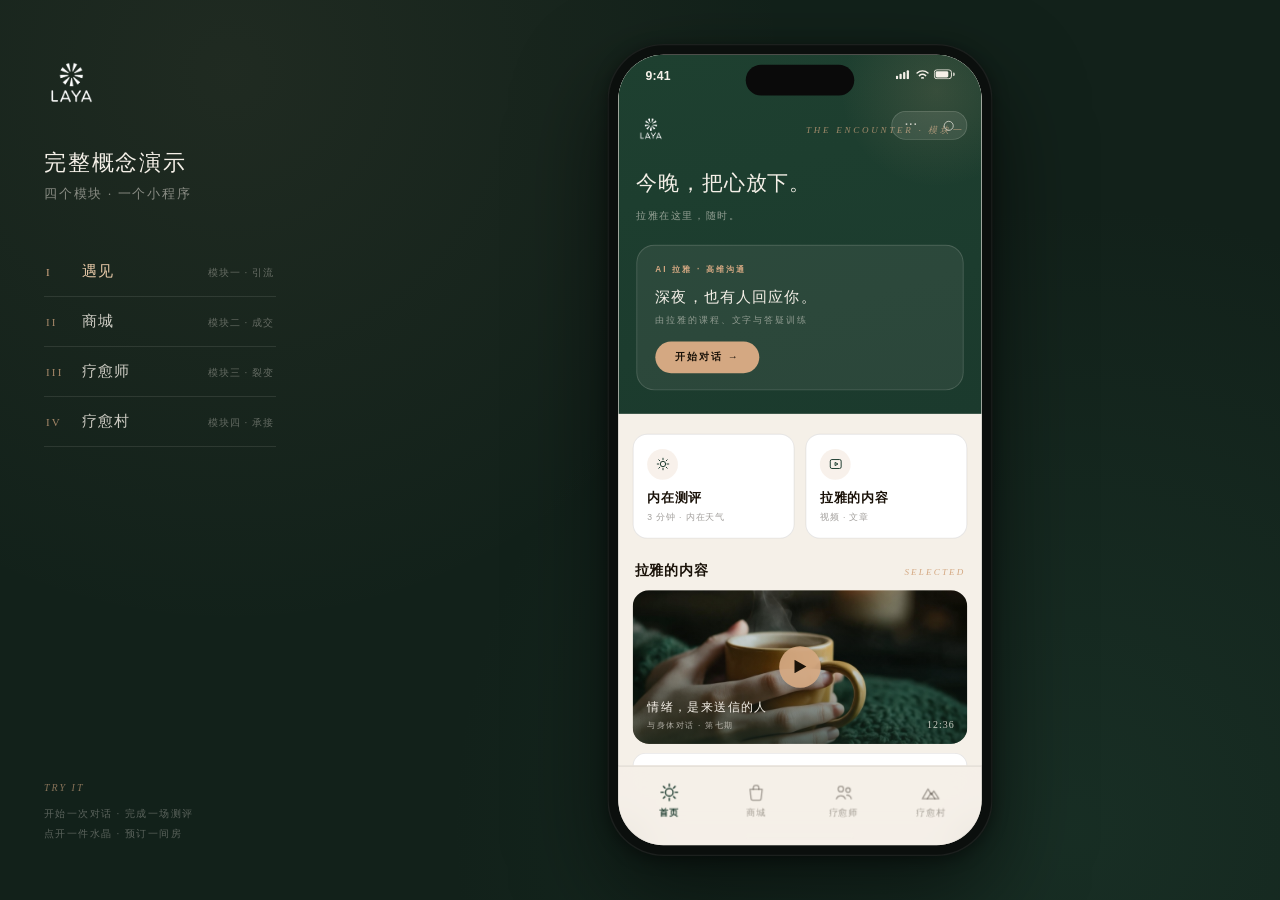
==== commit 58d84a24: "Fix header/content overlap with flex layout; mall two-column waterfall with real photos; full per-pr" ====
--- a/demo.html
+++ b/demo.html
@@ -56,12 +56,12 @@
 /* 系统层 */
 .island{position:absolute;top:11px;left:50%;transform:translateX(-50%);width:120px;height:34px;border-radius:20px;background:#0A0A0A;z-index:30}
 .sbar{position:absolute;top:0;left:0;right:0;height:54px;padding:16px 30px 0;display:flex;justify-content:space-between;align-items:flex-start;z-index:30;pointer-events:none}
-.sbar .time{font-size:13.5px;font-weight:600;letter-spacing:.02em;color:var(--ink)}
+.sbar .time{font-size:13.5px;font-weight:600;letter-spacing:.02em;color:var(--ink);transition:color .35s}
 body.dark-chrome .sbar .time{color:var(--ivory)}
 .sicons{display:flex;align-items:center;gap:5.5px}
 .sicons svg{display:block}
-.sicons .ic-fill{fill:var(--ink)}
-.sicons .ic-stroke{stroke:var(--ink)}
+.sicons .ic-fill{fill:var(--ink);transition:fill .35s}
+.sicons .ic-stroke{stroke:var(--ink);transition:stroke .35s}
 body.dark-chrome .sicons .ic-fill{fill:var(--ivory)}
 body.dark-chrome .sicons .ic-stroke{stroke:var(--ivory)}
 .capsule{position:absolute;top:62px;right:16px;width:84px;height:32px;border-radius:999px;background:rgba(26,18,9,.05);border:1px solid rgba(26,18,9,.08);display:flex;align-items:center;justify-content:space-around;z-index:30}
@@ -81,11 +81,11 @@
 .tabbtn.on svg{stroke:var(--green)}
 .tabbtn.on span{color:var(--green);font-weight:600}
 
-/* ===== 页面容器 ===== */
-.pg{position:absolute;left:0;top:0;bottom:0;right:0;background:var(--ivory);display:none;overflow:hidden}
+/* ===== 页面容器：flex 流式，杜绝层叠 ===== */
+.pg{position:absolute;left:0;top:0;bottom:0;right:0;background:var(--ivory);display:none;flex-direction:column;overflow:hidden}
 .pg.tabroot{bottom:88px}
 .pg.sub{z-index:6;box-shadow:-26px 0 56px rgba(10,18,14,.32)}
-.pg.act{display:block}
+.pg.act{display:flex}
 @keyframes pgPush{from{transform:translateX(100%)}to{transform:translateX(0)}}
 @keyframes pgUnder{from{transform:translateX(0)}to{transform:translateX(-22%)}}
 @keyframes pgPop{from{transform:translateX(0)}to{transform:translateX(100%)}}
@@ -97,35 +97,36 @@
 .pg.anim-reveal{animation:pgReveal .42s var(--ease) both}
 .pg.anim-tab{animation:pgTab .4s var(--ease) both}
 
-/* 页面导航 */
-.pnav{height:98px;padding:58px 16px 0;display:flex;align-items:center;justify-content:center;position:relative;flex-shrink:0}
+/* 页面导航（固定头） */
+.pnav{flex-shrink:0;height:98px;padding:58px 16px 0;display:flex;align-items:center;justify-content:center;position:relative;background:var(--ivory);z-index:2}
 .pnav .ttl{font-family:var(--serif);font-size:15.5px;font-weight:600;letter-spacing:.14em;color:var(--ink)}
 .pnav .backbtn{position:absolute;left:10px;top:54px;width:40px;height:40px;border:none;background:none;cursor:pointer;display:flex;align-items:center;justify-content:center}
 .pnav .backbtn svg{stroke:var(--ink);opacity:.75}
+.pg.darknav .pnav{background:transparent}
 .pg.darknav .pnav .ttl{color:var(--ivory)}
 .pg.darknav .pnav .backbtn svg{stroke:var(--ivory)}
 .pnav .modchip{position:absolute;right:16px;top:62px;font-size:8.5px;letter-spacing:.18em;color:var(--t3);font-weight:600}
 .pg.darknav .pnav .modchip{color:rgba(212,168,130,.8)}
 
-.pbody{position:absolute;left:0;right:0;top:98px;bottom:0;overflow-y:auto;-webkit-overflow-scrolling:touch;padding:4px 16px 26px}
-.pg.darknav .pbody{top:0;padding:98px 16px 26px}
+/* 滚动主体 */
+.pbody{position:relative;flex:1;min-height:0;overflow-y:auto;-webkit-overflow-scrolling:touch;padding:4px 16px 26px}
+.pbody--full{padding:0}
 .footnote{font-size:9px;color:var(--t3);letter-spacing:.14em;line-height:2;text-align:center;margin:22px 0 10px}
 
-/* ===== 绿色头部区块 ===== */
-.greenhead{background:linear-gradient(165deg,#1E4030,#1B3A2D);border-radius:0 0 30px 30px;padding:66px 20px 26px;position:relative;overflow:hidden}
+/* ===== 首页绿色头部（随内容滚动） ===== */
+.greenhead{background:linear-gradient(165deg,#1E4030,#1B3A2D);padding:66px 20px 26px;position:relative;overflow:hidden}
 .greenhead::after{content:'';position:absolute;top:-70px;right:-60px;width:220px;height:220px;border-radius:50%;background:radial-gradient(circle,rgba(212,168,130,.14),transparent 68%)}
-.brandrow{display:flex;align-items:center;justify-content:space-between;margin-bottom:26px}
+.brandrow{display:flex;align-items:center;justify-content:space-between;margin-bottom:26px;position:relative;z-index:1}
 .brandrow .slogo{height:34px;object-fit:contain}
 .brandrow .bl{font-family:var(--latin);font-style:italic;font-size:10px;letter-spacing:.3em;color:rgba(212,168,130,.7)}
-.greet{font-family:var(--serif);font-size:23px;font-weight:500;color:var(--ivory);letter-spacing:.05em;line-height:1.5}
-.greet-sub{font-size:11px;font-weight:300;color:rgba(245,240,232,.55);letter-spacing:.16em;margin-top:10px}
-
-/* AI 卡 */
+.greet{font-family:var(--serif);font-size:23px;font-weight:500;color:var(--ivory);letter-spacing:.05em;line-height:1.5;position:relative;z-index:1}
+.greet-sub{font-size:11px;font-weight:300;color:rgba(245,240,232,.55);letter-spacing:.16em;margin-top:10px;position:relative;z-index:1}
 .aicard{margin-top:24px;background:rgba(245,240,232,.07);border:1px solid rgba(245,240,232,.16);border-radius:20px;padding:20px 20px 18px;position:relative;z-index:1}
 .aicard .ac-eyebrow{font-size:9px;letter-spacing:.26em;color:var(--gold);font-weight:600}
 .aicard .ac-line{font-family:var(--serif);font-size:17px;color:var(--ivory);font-weight:500;letter-spacing:.05em;margin-top:12px}
 .aicard .ac-desc{font-size:10.5px;font-weight:300;color:rgba(245,240,232,.5);letter-spacing:.1em;margin-top:8px}
 .aicard .ac-cta{display:inline-flex;align-items:center;gap:8px;margin-top:16px;background:var(--gold);color:var(--ink);font-size:11px;font-weight:600;letter-spacing:.2em;padding:10px 22px;border-radius:999px;border:none;cursor:pointer;font-family:var(--sans)}
+.home-inner{padding:4px 16px 26px}
 
 /* 双卡 */
 .duo{display:flex;gap:12px;margin-top:18px}
@@ -139,51 +140,88 @@
 .sec-head{display:flex;align-items:baseline;justify-content:space-between;margin:26px 2px 12px}
 .sec-head h3{font-family:var(--serif);font-size:15px;font-weight:600;letter-spacing:.1em}
 .sec-head span{font-family:var(--latin);font-style:italic;font-size:10px;letter-spacing:.24em;color:var(--gold)}
-.video-card{background:linear-gradient(150deg,#1E4030,#1B3A2D);border-radius:18px;height:148px;position:relative;overflow:hidden;cursor:pointer}
-.video-card .vc-play{position:absolute;top:50%;left:50%;transform:translate(-50%,-50%);width:44px;height:44px;border-radius:50%;background:rgba(212,168,130,.92);display:flex;align-items:center;justify-content:center}
+.video-card{position:relative;border-radius:18px;height:170px;overflow:hidden;cursor:pointer}
+.video-card img{width:100%;height:100%;object-fit:cover;display:block}
+.video-card::before{content:'';position:absolute;inset:0;background:linear-gradient(180deg,rgba(21,41,31,.1) 0%,rgba(21,41,31,.24) 55%,rgba(21,41,31,.66) 100%)}
+.video-card .vc-play{position:absolute;top:50%;left:50%;transform:translate(-50%,-50%);width:46px;height:46px;border-radius:50%;background:rgba(212,168,130,.93);display:flex;align-items:center;justify-content:center;z-index:1;box-shadow:0 6px 18px rgba(0,0,0,.28)}
 .video-card .vc-play svg{display:block}
-.video-card .vc-meta{position:absolute;left:16px;bottom:14px;color:var(--ivory)}
+.video-card .vc-meta{position:absolute;left:16px;bottom:14px;color:var(--ivory);z-index:1}
 .video-card .vc-meta .vt{font-family:var(--serif);font-size:13.5px;font-weight:500;letter-spacing:.06em}
-.video-card .vc-meta .vs{font-size:9px;color:rgba(245,240,232,.55);letter-spacing:.16em;margin-top:4px}
-.video-card .vc-dur{position:absolute;right:14px;bottom:16px;font-family:var(--latin);font-size:11px;color:rgba(245,240,232,.7);letter-spacing:.1em}
+.video-card .vc-meta .vs{font-size:9px;color:rgba(245,240,232,.66);letter-spacing:.16em;margin-top:4px}
+.video-card .vc-dur{position:absolute;right:14px;bottom:16px;font-family:var(--latin);font-size:11px;color:rgba(245,240,232,.8);letter-spacing:.1em;z-index:1}
 .art-row{display:flex;align-items:center;gap:13px;background:var(--card);border:1px solid var(--line);border-radius:14px;padding:14px 15px;margin-top:10px;cursor:pointer}
 .art-row .ar-ic{width:38px;height:38px;border-radius:11px;background:var(--green);color:var(--ivory);display:flex;align-items:center;justify-content:center;font-family:var(--serif);font-size:14px;flex-shrink:0}
 .art-row .ar-ic.gold{background:var(--gold);color:var(--ink)}
 .art-row .ar-t{font-size:13px;font-weight:400;letter-spacing:.04em}
 .art-row .ar-s{font-size:9.5px;color:var(--t3);letter-spacing:.1em;margin-top:4px;font-weight:300}
 .art-row .ar-go{margin-left:auto;color:var(--t3);font-size:14px;font-weight:300}
-.me-row{display:flex;align-items:center;justify-content:space-between;border:1px solid rgba(27,58,45,.2);border-radius:999px;padding:13px 20px;margin-top:20px;cursor:pointer}
+.me-row{display:flex;align-items:center;justify-content:space-between;border:1px solid rgba(27,58,45,.2);border-radius:999px;padding:13px 20px;margin-top:20px;cursor:pointer;background:var(--card)}
 .me-row span{font-size:11px;letter-spacing:.16em;color:var(--green);font-weight:400}
 .me-row i{font-style:normal;color:rgba(27,58,45,.5);font-weight:300}
 
-/* ===== 商城 ===== */
+/* ===== 商城 · 双向瀑布流 ===== */
 .search{display:flex;align-items:center;gap:9px;background:rgba(26,18,9,.05);border-radius:999px;padding:11px 17px;margin-bottom:14px}
 .search svg{flex-shrink:0;stroke:var(--t3)}
 .search span{font-size:11px;color:var(--t3);letter-spacing:.08em;font-weight:300}
-.cats{display:flex;gap:8px;overflow-x:auto;scrollbar-width:none;margin-bottom:6px}
+.cats{display:flex;gap:8px;overflow-x:auto;scrollbar-width:none;margin-bottom:4px}
 .cats::-webkit-scrollbar{display:none}
 .cats button{flex-shrink:0;background:none;border:1px solid var(--line);border-radius:999px;padding:7px 16px;font-size:10.5px;letter-spacing:.12em;color:var(--t2);cursor:pointer;font-family:var(--sans);font-weight:300}
 .cats button.on{background:var(--green);border-color:var(--green);color:var(--ivory);font-weight:500}
-.prod{display:flex;align-items:center;gap:14px;background:var(--card);border:1px solid var(--line);border-radius:16px;padding:14px;margin-top:10px;cursor:pointer}
-.prod .th{width:58px;height:58px;border-radius:14px;display:flex;align-items:center;justify-content:center;font-family:var(--serif);font-size:17px;flex-shrink:0}
-.prod .th.green{background:var(--green);color:var(--ivory)}
-.prod .th.gold{background:var(--gold);color:var(--ink)}
-.prod .th.soft{background:rgba(27,58,45,.08);color:var(--green)}
-.prod .pd-t{font-size:13.5px;font-weight:400;letter-spacing:.03em;display:flex;align-items:center;gap:8px}
-.prod .pd-tag{font-size:8px;letter-spacing:.14em;color:var(--gold);border:1px solid rgba(212,168,130,.55);border-radius:999px;padding:2px 8px;font-weight:500}
-.prod .pd-s{font-size:9.5px;color:var(--t3);letter-spacing:.08em;margin-top:5px;font-weight:300}
-.prod .pd-p{margin-left:auto;text-align:right;flex-shrink:0}
-.prod .pd-p b{font-family:var(--latin);font-size:17px;font-weight:700;color:var(--green)}
-.prod .pd-p small{display:block;font-size:8.5px;color:var(--t3);letter-spacing:.1em;margin-top:3px;font-weight:300}
+.wfall{column-count:2;column-gap:10px;margin-top:8px}
+.wcard{break-inside:avoid;margin-bottom:10px;background:var(--card);border:1px solid var(--line);border-radius:16px;overflow:hidden;cursor:pointer}
+.wc-img{position:relative;overflow:hidden;background:var(--ivory-2)}
+.wc-img img{width:100%;height:100%;object-fit:cover;display:block}
+.wc-tag{position:absolute;top:10px;left:10px;font-size:8px;letter-spacing:.16em;background:rgba(212,168,130,.93);color:var(--ink);padding:3px 9px;border-radius:999px;font-weight:600;z-index:1}
+.wc-body{padding:11px 13px 13px}
+.wc-t{font-size:12.5px;letter-spacing:.03em;line-height:1.55;font-weight:400}
+.wc-s{font-size:9.5px;color:var(--t3);margin-top:4px;letter-spacing:.06em;font-weight:300}
+.wc-foot{display:flex;align-items:baseline;justify-content:space-between;margin-top:9px}
+.wc-foot b{font-family:var(--latin);font-size:15px;color:var(--green);font-weight:700}
+.wc-foot small{font-size:8.5px;color:var(--t3);letter-spacing:.06em;font-weight:300}
+
+/* ===== 详情页 ===== */
+.pbody--flush{padding-top:0}
+.dt-hero{position:relative;height:296px;overflow:hidden;margin:0 -16px;flex-shrink:0}
+.dt-hero img{width:100%;height:100%;object-fit:cover;display:block}
+.dt-hero .dt-tag{position:absolute;top:16px;left:16px;font-size:8.5px;letter-spacing:.2em;color:var(--ink);background:var(--gold);border-radius:999px;padding:3px 11px;font-weight:600;z-index:1}
+.dt-head{padding:18px 2px 0}
+.dt-name{font-family:var(--serif);font-size:18px;font-weight:600;letter-spacing:.05em}
+.dt-sub{font-size:10.5px;color:var(--t3);letter-spacing:.1em;margin-top:7px;font-weight:300}
+.dt-price{font-family:var(--latin);font-size:25px;font-weight:700;color:var(--green);margin-top:12px}
+.dt-specs{background:var(--card);border:1px solid var(--line);border-radius:15px;margin-top:18px;padding:4px 17px}
+.dt-specs .sp{display:flex;justify-content:space-between;padding:13px 0;border-bottom:1px solid var(--line);font-size:11px}
+.dt-specs .sp:last-child{border-bottom:none}
+.dt-specs .sp b{font-weight:400;letter-spacing:.14em;color:var(--t3);font-size:9.5px}
+.dt-specs .sp span{letter-spacing:.05em;font-weight:300}
+.dt-block{margin-top:24px}
+.dt-block h4{font-family:var(--serif);font-size:13.5px;font-weight:600;letter-spacing:.12em;display:flex;align-items:baseline;justify-content:space-between}
+.dt-block h4 span{font-family:var(--latin);font-style:italic;font-size:9px;letter-spacing:.22em;color:var(--gold);font-weight:400}
+.dt-desc{font-size:11.5px;color:var(--t2);line-height:2.1;letter-spacing:.03em;margin-top:8px;font-weight:300}
+.ex-list{margin-top:4px}
+.ex-row{display:flex;gap:12px;padding:11px 0;border-bottom:1px dashed var(--line);font-size:11px}
+.ex-row:last-child{border-bottom:none}
+.ex-row b{font-weight:500;letter-spacing:.1em;color:var(--green);font-size:10px;flex-shrink:0;width:66px}
+.ex-row span{color:var(--t2);font-weight:300;line-height:1.7}
+.slots{display:flex;gap:8px;flex-wrap:wrap;margin-top:10px}
+.slotbtn{background:none;border:1px solid var(--line);border-radius:12px;padding:10px 14px;font-size:11px;letter-spacing:.06em;color:var(--t2);cursor:pointer;font-family:var(--sans);font-weight:300}
+.slotbtn.sel{border-color:var(--green);background:rgba(27,58,45,.05);color:var(--green);font-weight:500}
+.rv-item{display:flex;gap:12px;padding:14px 0;border-bottom:1px solid var(--line)}
+.rv-item:last-child{border-bottom:none}
+.rv-av{width:30px;height:30px;border-radius:50%;background:rgba(27,58,45,.08);color:var(--green);display:flex;align-items:center;justify-content:center;font-size:11px;flex-shrink:0;font-family:var(--serif)}
+.rv-t{font-size:11px;line-height:1.85;color:var(--t2);font-weight:300}
+.rv-n{font-size:9.5px;color:var(--t3);letter-spacing:.08em;margin-top:5px}
+.buybar{flex-shrink:0;display:flex;gap:10px;padding:12px 16px 30px;background:rgba(245,240,232,.96);backdrop-filter:blur(14px);-webkit-backdrop-filter:blur(14px);border-top:1px solid var(--line)}
+.buybar .bb-1{flex:1;background:none;border:1px solid rgba(27,58,45,.3);border-radius:999px;font-size:11px;letter-spacing:.16em;color:var(--green);font-weight:400;cursor:pointer;font-family:var(--sans)}
+.buybar .bb-2{flex:1.4;background:var(--green);border:none;border-radius:999px;font-size:11px;letter-spacing:.2em;color:var(--ivory);font-weight:500;cursor:pointer;font-family:var(--sans)}
 
 /* ===== 疗愈师 ===== */
 .hprofile{display:flex;align-items:center;gap:15px;background:var(--card);border:1px solid var(--line);border-radius:18px;padding:18px 17px}
-.hprofile .av{width:52px;height:52px;border-radius:50%;background:var(--green);color:var(--ivory);display:flex;align-items:center;justify-content:center;font-family:var(--serif);font-size:19px;flex-shrink:0}
+.hprofile .av{width:52px;height:52px;border-radius:50%;object-fit:cover;flex-shrink:0;border:1px solid rgba(212,168,130,.5)}
 .hprofile .hp-n{font-family:var(--serif);font-size:16px;font-weight:600;letter-spacing:.05em}
 .hprofile .hp-s{font-size:10px;color:var(--t3);letter-spacing:.1em;margin-top:5px;font-weight:300}
 .hprofile .hp-go{margin-left:auto;color:var(--t3)}
 .hchips{display:flex;gap:8px;margin-top:14px}
-.hchips span{flex:1;text-align:center;font-size:10.5px;letter-spacing:.14em;padding:10px 0;border:1px solid var(--line);border-radius:999px;color:var(--t2);font-weight:300}
+.hchips span{flex:1;text-align:center;font-size:10.5px;letter-spacing:.14em;padding:10px 0;border:1px solid var(--line);border-radius:999px;color:var(--t2);font-weight:300;background:var(--card)}
 .hchips span.on{background:var(--green);color:var(--ivory);border-color:var(--green);font-weight:500}
 .hlist{background:var(--card);border:1px solid var(--line);border-radius:16px;margin-top:12px;padding:4px 17px}
 .hrow{display:flex;align-items:center;justify-content:space-between;padding:14px 0;border-bottom:1px solid var(--line);font-size:12px;letter-spacing:.05em}
@@ -200,11 +238,12 @@
 .dbtn{display:block;text-align:center;margin-top:14px;font-size:11px;font-weight:600;letter-spacing:.2em;color:var(--green);border:1px solid rgba(27,58,45,.3);border-radius:999px;padding:12px;cursor:pointer;background:none;font-family:var(--sans)}
 
 /* ===== 疗愈村 ===== */
-.vhead{background:linear-gradient(165deg,#1E4030,#1B3A2D);border-radius:0 0 30px 30px;padding:66px 20px 26px;position:relative;overflow:hidden}
+.vhead{background:linear-gradient(165deg,#1E4030,#1B3A2D);padding:66px 20px 26px;position:relative;overflow:hidden}
 .vhead::after{content:'';position:absolute;bottom:-90px;left:-50px;width:240px;height:240px;border-radius:50%;background:radial-gradient(circle,rgba(212,168,130,.12),transparent 68%)}
-.vhead .bl{font-family:var(--latin);font-style:italic;font-size:10px;letter-spacing:.32em;color:rgba(212,168,130,.75)}
-.vhead .vt{font-family:var(--serif);font-size:24px;font-weight:500;color:var(--ivory);letter-spacing:.1em;margin-top:14px}
-.vhead .vs{font-size:11px;font-weight:300;color:rgba(245,240,232,.55);letter-spacing:.16em;margin-top:10px}
+.vhead .bl{font-family:var(--latin);font-style:italic;font-size:10px;letter-spacing:.32em;color:rgba(212,168,130,.75);position:relative;z-index:1}
+.vhead .vt{font-family:var(--serif);font-size:24px;font-weight:500;color:var(--ivory);letter-spacing:.1em;margin-top:14px;position:relative;z-index:1}
+.vhead .vs{font-size:11px;font-weight:300;color:rgba(245,240,232,.55);letter-spacing:.16em;margin-top:10px;position:relative;z-index:1}
+.village-inner{padding:4px 16px 26px}
 .vcard{background:var(--card);border:1px solid var(--line);border-radius:18px;padding:18px 18px}
 .vcard .vc-h{display:flex;align-items:center;justify-content:space-between}
 .vcard .vc-h b{font-family:var(--serif);font-size:14.5px;font-weight:600;letter-spacing:.08em}
@@ -215,9 +254,9 @@
 .vrow small{margin-left:auto;font-size:9px;color:var(--t3);letter-spacing:.1em}
 .vbar{height:3px;background:rgba(26,18,9,.08);border-radius:2px;margin-top:14px;overflow:hidden}
 .vbar i{display:block;height:100%;width:62%;background:linear-gradient(90deg,var(--gold),var(--gold-2));border-radius:2px}
-.room{display:flex;align-items:center;gap:14px;background:var(--card);border:1px solid var(--line);border-radius:16px;padding:14px;margin-top:10px;cursor:pointer}
-.room .th{width:58px;height:58px;border-radius:14px;background:linear-gradient(150deg,#2A5240,#1B3A2D);color:var(--gold-2);display:flex;align-items:center;justify-content:center;font-family:var(--serif);font-size:16px;flex-shrink:0}
-.room .rm-t{font-size:13.5px;font-weight:400;letter-spacing:.04em}
+.room{display:flex;align-items:center;gap:14px;background:var(--card);border:1px solid var(--line);border-radius:16px;padding:13px;margin-top:10px;cursor:pointer}
+.room .th{width:62px;height:62px;border-radius:14px;object-fit:cover;flex-shrink:0}
+.room .rm-t{font-size:13.5px;font-weight:500;letter-spacing:.04em}
 .room .rm-s{font-size:9.5px;color:var(--t3);letter-spacing:.08em;margin-top:5px;font-weight:300}
 .room .rm-p{margin-left:auto;text-align:right;flex-shrink:0}
 .room .rm-p b{font-family:var(--latin);font-size:17px;font-weight:700;color:var(--green)}
@@ -229,7 +268,7 @@
 
 /* ===== 对话页 ===== */
 #pg-chat{background:linear-gradient(170deg,#1E4030,#163024)}
-.chatwrap{position:absolute;top:98px;bottom:128px;left:0;right:0;overflow-y:auto;-webkit-overflow-scrolling:touch;padding:14px 16px 10px;display:flex;flex-direction:column;gap:10px}
+.chatwrap{flex:1;min-height:0;overflow-y:auto;-webkit-overflow-scrolling:touch;padding:14px 16px 10px;display:flex;flex-direction:column;gap:10px}
 .timechip{align-self:center;font-size:9px;letter-spacing:.24em;color:rgba(245,240,232,.4);padding:3px 12px}
 .bub{max-width:78%;padding:11px 15px;border-radius:17px;font-size:12.5px;font-weight:300;line-height:1.8;letter-spacing:.02em}
 .bub.me{align-self:flex-end;background:rgba(245,240,232,.13);color:var(--ivory);border-bottom-right-radius:5px}
@@ -240,7 +279,7 @@
 .typing i:nth-child(2){animation-delay:.2s}
 .typing i:nth-child(3){animation-delay:.4s}
 @keyframes tp{0%,60%,100%{opacity:.25;transform:translateY(0)}30%{opacity:1;transform:translateY(-2.5px)}}
-.chatfoot{position:absolute;bottom:0;left:0;right:0;padding:8px 14px 26px;z-index:2}
+.chatfoot{flex-shrink:0;padding:8px 14px 26px;z-index:2}
 .chatfoot .safety{font-size:8.5px;color:rgba(245,240,232,.35);text-align:center;line-height:1.8;letter-spacing:.06em;margin-bottom:10px}
 .chips{display:flex;gap:8px;margin-bottom:10px;overflow-x:auto;scrollbar-width:none}
 .chips::-webkit-scrollbar{display:none}
@@ -274,28 +313,11 @@
 .as-result .ar-btn{background:var(--green);color:var(--ivory);border:none;border-radius:999px;padding:14px;font-size:12px;letter-spacing:.24em;font-weight:500;cursor:pointer;font-family:var(--sans)}
 .as-result .ar-again{background:none;border:none;color:var(--t3);font-size:10.5px;letter-spacing:.18em;padding:8px;cursor:pointer;font-family:var(--sans)}
 
-/* ===== 商品详情 / 订房 ===== */
-.dt-hero{height:186px;background:linear-gradient(150deg,#2A5240,#1B3A2D);border-radius:0 0 26px 26px;display:flex;align-items:center;justify-content:center;position:relative;overflow:hidden}
-.dt-hero::after{content:'';position:absolute;width:240px;height:240px;border-radius:50%;background:radial-gradient(circle,rgba(212,168,130,.16),transparent 66%)}
-.dt-hero .big{font-family:var(--serif);font-size:52px;color:var(--gold-2);position:relative;z-index:1}
-.dt-hero .dt-tag{position:absolute;top:16px;left:16px;font-size:8.5px;letter-spacing:.2em;color:var(--ink);background:var(--gold);border-radius:999px;padding:3px 11px;font-weight:600;z-index:1}
-.dt-name{font-family:var(--serif);font-size:18px;font-weight:600;letter-spacing:.05em;margin-top:20px;padding:0 2px}
-.dt-sub{font-size:10.5px;color:var(--t3);letter-spacing:.1em;margin-top:7px;padding:0 2px;font-weight:300}
-.dt-price{font-family:var(--latin);font-size:25px;font-weight:700;color:var(--green);margin-top:14px;padding:0 2px}
-.dt-specs{background:var(--card);border:1px solid var(--line);border-radius:15px;margin-top:20px;padding:4px 17px}
-.dt-specs .sp{display:flex;justify-content:space-between;padding:13px 0;border-bottom:1px solid var(--line);font-size:11px}
-.dt-specs .sp:last-child{border-bottom:none}
-.dt-specs .sp b{font-weight:400;letter-spacing:.14em;color:var(--t3);font-size:9.5px}
-.dt-specs .sp span{letter-spacing:.05em;font-weight:300}
-.dt-desc{font-size:11.5px;color:var(--t2);line-height:2.1;letter-spacing:.03em;margin-top:18px;padding:0 2px;font-weight:300}
-.buybar{position:absolute;bottom:0;left:0;right:0;padding:12px 16px 30px;display:flex;gap:10px;background:rgba(245,240,232,.94);backdrop-filter:blur(14px);-webkit-backdrop-filter:blur(14px);border-top:1px solid var(--line)}
-.buybar .bb-1{flex:1;background:none;border:1px solid rgba(27,58,45,.3);border-radius:999px;font-size:11px;letter-spacing:.16em;color:var(--green);font-weight:400;cursor:pointer;font-family:var(--sans)}
-.buybar .bb-2{flex:1.4;background:var(--green);border:none;border-radius:999px;font-size:11px;letter-spacing:.2em;color:var(--ivory);font-weight:500;cursor:pointer;font-family:var(--sans)}
-.dt-body{padding-bottom:120px}
-
-/* 订房 */
-.bk-room{display:flex;align-items:center;gap:14px;background:var(--card);border:1px solid var(--line);border-radius:16px;padding:15px;margin-top:14px}
-.bk-room .th{width:56px;height:56px;border-radius:14px;background:linear-gradient(150deg,#2A5240,#1B3A2D);color:var(--gold-2);display:flex;align-items:center;justify-content:center;font-family:var(--serif);font-size:16px;flex-shrink:0}
+/* ===== 在线订房 ===== */
+.bk-hero{position:relative;height:180px;overflow:hidden;border-radius:0 0 22px 22px;margin:0 -16px;flex-shrink:0}
+.bk-hero img{width:100%;height:100%;object-fit:cover;display:block}
+.bk-hero::after{content:'';position:absolute;inset:0;background:linear-gradient(180deg,rgba(21,41,31,.05),rgba(21,41,31,.34))}
+.bk-room{display:flex;align-items:center;gap:14px;background:var(--card);border:1px solid var(--line);border-radius:16px;padding:15px;margin-top:16px}
 .bk-room .bt{font-family:var(--serif);font-size:15.5px;font-weight:600;letter-spacing:.05em}
 .bk-room .bs{font-size:9.5px;color:var(--t3);letter-spacing:.08em;margin-top:5px;font-weight:300}
 .bk-room .bp{margin-left:auto;font-family:var(--latin);font-size:19px;font-weight:700;color:var(--green);flex-shrink:0}
@@ -313,7 +335,7 @@
 .bk-btn{display:block;width:100%;margin-top:16px;background:var(--green);color:var(--ivory);border:none;border-radius:999px;padding:15px;font-size:12px;letter-spacing:.26em;font-weight:500;cursor:pointer;font-family:var(--sans)}
 
 /* ===== 我的 ===== */
-.pf-head{background:linear-gradient(165deg,#1E4030,#1B3A2D);border-radius:0 0 30px 30px;padding:64px 20px 28px;display:flex;align-items:center;gap:16px}
+.pf-head{background:linear-gradient(165deg,#1E4030,#1B3A2D);padding:64px 20px 28px;display:flex;align-items:center;gap:16px}
 .pf-head .av{width:56px;height:56px;border-radius:50%;background:rgba(245,240,232,.1);border:1px solid rgba(212,168,130,.5);color:var(--gold-2);display:flex;align-items:center;justify-content:center;font-family:var(--serif);font-size:20px}
 .pf-head .pn{font-family:var(--serif);font-size:19px;font-weight:500;color:var(--ivory);letter-spacing:.1em}
 .pf-head .ps{font-size:9.5px;color:rgba(245,240,232,.5);letter-spacing:.14em;margin-top:7px;font-weight:300}
@@ -326,7 +348,7 @@
 .pf-row:last-child{border-bottom:none}
 .pf-row .d{width:6px;height:6px;border-radius:50%;background:var(--gold);margin-right:14px;flex-shrink:0}
 .pf-row i{font-style:normal;margin-left:auto;color:var(--t3)}
-.pf-identity{display:flex;align-items:center;justify-content:space-between;border:1px dashed rgba(27,58,45,.3);border-radius:16px;padding:16px 18px;margin-top:14px;cursor:pointer}
+.pf-identity{display:flex;align-items:center;justify-content:space-between;border:1px dashed rgba(27,58,45,.3);border-radius:16px;padding:16px 18px;margin-top:14px;cursor:pointer;background:var(--card)}
 .pf-identity span{font-size:11px;letter-spacing:.1em;color:var(--t2)}
 .pf-identity b{font-size:10.5px;letter-spacing:.14em;color:var(--green);font-weight:600}
 
@@ -395,58 +417,61 @@
         </div>
 
         <!-- ============ 首页（模块一） ============ -->
-        <section class="pg tabroot darknav act" id="pg-home">
-          <div class="greenhead">
-            <div class="brandrow">
-              <img class="slogo" src="assets/LAYA-Primary-Stacked-White-Master-v1.0.png" alt="LAYA">
-              <span class="bl">THE ENCOUNTER · 模块一</span>
-            </div>
-            <p class="greet">今晚，把心放下。</p>
-            <p class="greet-sub">拉雅在这里，随时。</p>
-            <div class="aicard">
-              <p class="ac-eyebrow">AI 拉雅 · 高维沟通</p>
-              <p class="ac-line">深夜，也有人回应你。</p>
-              <p class="ac-desc">由拉雅的课程、文字与答疑训练</p>
-              <button class="ac-cta" data-go="chat">开始对话 →</button>
-            </div>
-          </div>
-          <div class="pbody">
-            <div class="duo">
-              <div class="duo-card" data-go="assess">
-                <div class="ic"><svg width="17" height="17" viewBox="0 0 24 24" fill="none" stroke-width="1.5" stroke-linecap="round"><circle cx="12" cy="12" r="4.2"/><path d="M12 3v2.4M12 18.6V21M3 12h2.4M18.6 12H21M5.4 5.4l1.7 1.7M16.9 16.9l1.7 1.7M18.6 5.4l-1.7 1.7M7.1 16.9l-1.7 1.7"/></svg></div>
-                <p class="dc-t">内在测评</p>
-                <p class="dc-s">3 分钟 · 内在天气</p>
-              </div>
-              <div class="duo-card" data-go="content">
-                <div class="ic"><svg width="17" height="17" viewBox="0 0 24 24" fill="none" stroke-width="1.5" stroke-linejoin="round"><rect x="3.5" y="5" width="17" height="14" rx="2.5"/><path d="M11 9.5l4.5 2.5L11 14.5z"/></svg></div>
-                <p class="dc-t">拉雅的内容</p>
-                <p class="dc-s">视频 · 文章</p>
-              </div>
-            </div>
-
-            <div class="sec-head"><h3>拉雅的内容</h3><span>SELECTED</span></div>
-            <div class="video-card">
-              <div class="vc-play"><svg width="15" height="15" viewBox="0 0 14 16" fill="#1A1209"><path d="M0 0 L14 8 L0 16 Z"/></svg></div>
-              <div class="vc-meta"><p class="vt">情绪，是来送信的人</p><p class="vs">与身体对话 · 第七期</p></div>
-              <span class="vc-dur">12:36</span>
-            </div>
-            <div class="art-row">
-              <div class="ar-ic">文</div>
-              <div><p class="ar-t">与身体和解的七个练习</p><p class="ar-s">练习指引 · 8 分钟阅读</p></div>
-              <span class="ar-go">›</span>
-            </div>
-            <div class="art-row">
-              <div class="ar-ic gold">问</div>
-              <div><p class="ar-t">学员最常问拉雅的十个问题</p><p class="ar-s">答疑合集</p></div>
-              <span class="ar-go">›</span>
-            </div>
-
-            <div class="me-row" data-go="profile"><span>我的 · 订单与预约</span><i>›</i></div>
-            <p class="footnote">模块一 · 新用户引流 · 一期上线<br>界面示意 · 非最终设计</p>
+        <section class="pg tabroot act" id="pg-home">
+          <div class="pbody pbody--full">
+            <div class="greenhead">
+              <div class="brandrow">
+                <img class="slogo" src="assets/LAYA-Primary-Stacked-White-Master-v1.0.png" alt="LAYA">
+                <span class="bl">THE ENCOUNTER · 模块一</span>
+              </div>
+              <p class="greet">今晚，把心放下。</p>
+              <p class="greet-sub">拉雅在这里，随时。</p>
+              <div class="aicard">
+                <p class="ac-eyebrow">AI 拉雅 · 高维沟通</p>
+                <p class="ac-line">深夜，也有人回应你。</p>
+                <p class="ac-desc">由拉雅的课程、文字与答疑训练</p>
+                <button class="ac-cta" data-go="chat">开始对话 →</button>
+              </div>
+            </div>
+            <div class="home-inner">
+              <div class="duo">
+                <div class="duo-card" data-go="assess">
+                  <div class="ic"><svg width="17" height="17" viewBox="0 0 24 24" fill="none" stroke-width="1.5" stroke-linecap="round"><circle cx="12" cy="12" r="4.2"/><path d="M12 3v2.4M12 18.6V21M3 12h2.4M18.6 12H21M5.4 5.4l1.7 1.7M16.9 16.9l1.7 1.7M18.6 5.4l-1.7 1.7M7.1 16.9l-1.7 1.7"/></svg></div>
+                  <p class="dc-t">内在测评</p>
+                  <p class="dc-s">3 分钟 · 内在天气</p>
+                </div>
+                <div class="duo-card" data-go="content">
+                  <div class="ic"><svg width="17" height="17" viewBox="0 0 24 24" fill="none" stroke-width="1.5" stroke-linejoin="round"><rect x="3.5" y="5" width="17" height="14" rx="2.5"/><path d="M11 9.5l4.5 2.5L11 14.5z"/></svg></div>
+                  <p class="dc-t">拉雅的内容</p>
+                  <p class="dc-s">视频 · 文章</p>
+                </div>
+              </div>
+
+              <div class="sec-head"><h3>拉雅的内容</h3><span>SELECTED</span></div>
+              <div class="video-card">
+                <img src="assets/home-video.jpg" alt="情绪，是来送信的人" loading="lazy">
+                <div class="vc-play"><svg width="15" height="15" viewBox="0 0 14 16" fill="#1A1209"><path d="M0 0 L14 8 L0 16 Z"/></svg></div>
+                <div class="vc-meta"><p class="vt">情绪，是来送信的人</p><p class="vs">与身体对话 · 第七期</p></div>
+                <span class="vc-dur">12:36</span>
+              </div>
+              <div class="art-row">
+                <div class="ar-ic">文</div>
+                <div><p class="ar-t">与身体和解的七个练习</p><p class="ar-s">练习指引 · 8 分钟阅读</p></div>
+                <span class="ar-go">›</span>
+              </div>
+              <div class="art-row">
+                <div class="ar-ic gold">问</div>
+                <div><p class="ar-t">学员最常问拉雅的十个问题</p><p class="ar-s">答疑合集</p></div>
+                <span class="ar-go">›</span>
+              </div>
+
+              <div class="me-row" data-go="profile"><span>我的 · 订单与预约</span><i>›</i></div>
+              <p class="footnote">模块一 · 新用户引流 · 一期上线<br>界面示意 · 非最终设计</p>
+            </div>
           </div>
         </section>
 
-        <!-- ============ 商城（模块二） ============ -->
+        <!-- ============ 商城（模块二）· 双向瀑布流 ============ -->
         <section class="pg tabroot" id="pg-mall">
           <div class="pnav"><span class="ttl">商城</span><span class="modchip">THE STORE · 模块二</span></div>
           <div class="pbody">
@@ -460,33 +485,7 @@
               <button data-cat="course">课程</button>
               <button data-cat="healer">疗愈师</button>
             </div>
-
-            <div class="prod" data-cat="crystal" data-detail="p1">
-              <div class="th green">晶</div>
-              <div><p class="pd-t">紫水晶 · 静心手串 <span class="pd-tag">热门</span></p><p class="pd-s">天然水晶 · 现货顺丰</p></div>
-              <div class="pd-p"><b>¥299</b><small>已售 1,204</small></div>
-            </div>
-            <div class="prod" data-cat="course" data-detail="p3">
-              <div class="th gold">课</div>
-              <div><p class="pd-t">21 天身体觉察营 <span class="pd-tag">新一期</span></p><p class="pd-s">录播 + 社群共修</p></div>
-              <div class="pd-p"><b>¥680</b><small>10 月 8 日开营</small></div>
-            </div>
-            <div class="prod" data-cat="healer" data-detail="p5">
-              <div class="th soft">满</div>
-              <div><p class="pd-t">小满 · 疗愈师 <span class="pd-tag">预约制</span></p><p class="pd-s">首次体验 60 分钟 · 线上</p></div>
-              <div class="pd-p"><b>¥399</b><small>立即预约</small></div>
-            </div>
-            <div class="prod" data-cat="crystal" data-detail="p2">
-              <div class="th green">晶</div>
-              <div><p class="pd-t">摩根石 · 安眠原石</p><p class="pd-s">助眠摆放 · 附使用指南</p></div>
-              <div class="pd-p"><b>¥458</b><small>已售 687</small></div>
-            </div>
-            <div class="prod" data-cat="course" data-detail="p4">
-              <div class="th gold">课</div>
-              <div><p class="pd-t">与身体对话 · 音频课</p><p class="pd-s">24 节 · 永久回听</p></div>
-              <div class="pd-p"><b>¥199</b><small>随时开始</small></div>
-            </div>
-
+            <div class="wfall" id="wfall"></div>
             <p class="footnote">完整复刻现有至心谷能力 · 迁移不丢失<br>模块二 · 成交转化 · 一期上线</p>
           </div>
         </section>
@@ -496,7 +495,7 @@
           <div class="pnav"><span class="ttl">疗愈师中心</span><span class="modchip">THE HEALERS · 模块三</span></div>
           <div class="pbody">
             <div class="hprofile">
-              <div class="av">满</div>
+              <img class="av" src="assets/healer-xiaoman.jpg" alt="小满" loading="lazy">
               <div><p class="hp-n">小满 · 联创疗愈师</p><p class="hp-s">团队 12 位疗愈师 · 3 个小组</p></div>
               <span class="hp-go">›</span>
             </div>
@@ -521,41 +520,43 @@
         </section>
 
         <!-- ============ 疗愈村（模块四） ============ -->
-        <section class="pg tabroot darknav" id="pg-village">
-          <div class="vhead">
-            <span class="bl">THE VILLAGE · 模块四</span>
-            <p class="vt">幸福疗愈村</p>
-            <p class="vs">森林里，一个慢慢长成的家</p>
-          </div>
-          <div class="pbody">
-            <div class="vcard">
-              <div class="vc-h"><b>村庄，在建</b><span>一期</span></div>
-              <div class="vrow"><span class="st" style="background:#4C8A6B"></span>6 间疗愈房<small>已开放</small></div>
-              <div class="vrow"><span class="st" style="background:var(--gold)"></span>共修厅<small>在建</small></div>
-              <div class="vrow"><span class="st" style="background:rgba(26,18,9,.22)"></span>溪谷步道<small>规划中</small></div>
-              <div class="vbar"><i></i></div>
-            </div>
-
-            <div class="sec-head"><h3>住进村里</h3><span>STAY</span></div>
-            <div class="room" data-room="r1">
-              <div class="th">溪</div>
-              <div><p class="rm-t">溪景双床房</p><p class="rm-s">含早 · 溪谷景观</p></div>
-              <div class="rm-p"><b>¥880</b><small> /晚</small></div>
-            </div>
-            <div class="room" data-room="r2">
-              <div class="th">森</div>
-              <div><p class="rm-t">森屿独栋</p><p class="rm-s">独院 · 含私人疗愈室</p></div>
-              <div class="rm-p"><b>¥1,280</b><small> /晚</small></div>
-            </div>
-
-            <div class="sec-head"><h3>村里的日子</h3><span>GATHER</span></div>
-            <div class="act-card">
-              <div class="ac-ic"><svg width="16" height="16" viewBox="0 0 24 24" fill="none" stroke="currentColor" stroke-width="1.5" stroke-linecap="round" stroke-linejoin="round"><path d="M12 3.5c-3.6 5-6.5 8.6-6.5 12.1a6.5 6.5 0 0 0 13 0c0-3.5-2.9-7.1-6.5-12.1z"/></svg></div>
-              <div><p class="at">溪谷共修日</p><p class="as">每月一次 · 本月 28 日 · 剩 8 席</p></div>
-              <span class="ar-go" style="margin-left:auto;color:var(--t3)">›</span>
-            </div>
-
-            <p class="footnote">模块四 · 影响力承接 · 三期上线<br>随村庄建设同步推进 · 界面示意</p>
+        <section class="pg tabroot" id="pg-village">
+          <div class="pbody pbody--full">
+            <div class="vhead">
+              <span class="bl">THE VILLAGE · 模块四</span>
+              <p class="vt">幸福疗愈村</p>
+              <p class="vs">森林里，一个慢慢长成的家</p>
+            </div>
+            <div class="village-inner">
+              <div class="vcard">
+                <div class="vc-h"><b>村庄，在建</b><span>一期</span></div>
+                <div class="vrow"><span class="st" style="background:#4C8A6B"></span>6 间疗愈房<small>已开放</small></div>
+                <div class="vrow"><span class="st" style="background:var(--gold)"></span>共修厅<small>在建</small></div>
+                <div class="vrow"><span class="st" style="background:rgba(26,18,9,.22)"></span>溪谷步道<small>规划中</small></div>
+                <div class="vbar"><i></i></div>
+              </div>
+
+              <div class="sec-head"><h3>住进村里</h3><span>STAY</span></div>
+              <div class="room" data-room="r1">
+                <img class="th" src="assets/room-creek.jpg" alt="溪景双床房" loading="lazy">
+                <div><p class="rm-t">溪景双床房</p><p class="rm-s">含早 · 溪谷景观</p></div>
+                <div class="rm-p"><b>¥880</b><small> /晚</small></div>
+              </div>
+              <div class="room" data-room="r2">
+                <img class="th" src="assets/room-cabin.jpg" alt="森屿独栋" loading="lazy">
+                <div><p class="rm-t">森屿独栋</p><p class="rm-s">独院 · 含私人疗愈室</p></div>
+                <div class="rm-p"><b>¥1,280</b><small> /晚</small></div>
+              </div>
+
+              <div class="sec-head"><h3>村里的日子</h3><span>GATHER</span></div>
+              <div class="act-card">
+                <div class="ac-ic"><svg width="16" height="16" viewBox="0 0 24 24" fill="none" stroke="currentColor" stroke-width="1.5" stroke-linecap="round" stroke-linejoin="round"><path d="M12 3.5c-3.6 5-6.5 8.6-6.5 12.1a6.5 6.5 0 0 0 13 0c0-3.5-2.9-7.1-6.5-12.1z"/></svg></div>
+                <div><p class="at">溪谷共修日</p><p class="as">每月一次 · 本月 28 日 · 剩 8 席</p></div>
+                <span class="ar-go" style="margin-left:auto;color:var(--t3)">›</span>
+              </div>
+
+              <p class="footnote">模块四 · 影响力承接 · 三期上线<br>随村庄建设同步推进 · 界面示意</p>
+            </div>
           </div>
         </section>
 
@@ -608,20 +609,32 @@
           </div>
         </section>
 
-        <!-- ============ 商品详情 ============ -->
+        <!-- ============ 商品详情（每件商品独立完整内容） ============ -->
         <section class="pg sub" id="pg-detail">
           <div class="pnav"><button class="backbtn" data-back><svg width="12" height="20" viewBox="0 0 12 20" fill="none" stroke-width="2" stroke-linecap="round" stroke-linejoin="round"><path d="M10 2 L2.5 10 L10 18"/></svg></button><span class="ttl">商品</span></div>
-          <div class="pbody dt-body">
-            <div class="dt-hero"><span class="dt-tag" id="dtTag">热门</span><span class="big" id="dtBig">晶</span></div>
-            <p class="dt-name" id="dtName"></p>
-            <p class="dt-sub" id="dtSub"></p>
-            <p class="dt-price" id="dtPrice"></p>
-            <div class="dt-specs">
-              <div class="sp"><b>发 货</b><span>现货 · 48 小时内</span></div>
-              <div class="sp"><b>适 合</b><span>静心 · 助眠 · 日常佩戴</span></div>
-              <div class="sp"><b>附 赠</b><span>《使用与净化指南》</span></div>
-            </div>
-            <p class="dt-desc">为静心时刻挑选的天然水晶。佩戴或置于床头，配合呼吸练习，让夜晚慢下来。每一件都经过挑选与净化，附使用指南。</p>
+          <div class="pbody pbody--flush">
+            <div class="dt-hero">
+              <img id="dtImg" src="" alt="" loading="lazy">
+              <span class="dt-tag" id="dtTag"></span>
+            </div>
+            <div class="dt-head">
+              <p class="dt-name" id="dtName"></p>
+              <p class="dt-sub" id="dtSub"></p>
+              <p class="dt-price" id="dtPrice"></p>
+            </div>
+            <div class="dt-specs" id="dtSpecs"></div>
+            <div class="dt-block">
+              <h4>商品详情<span>DETAILS</span></h4>
+              <p class="dt-desc" id="dtDesc"></p>
+            </div>
+            <div class="dt-block" id="dtExtraBlock">
+              <h4 id="dtExtraT">更多<span>MORE</span></h4>
+              <div class="ex-list" id="dtExtra"></div>
+            </div>
+            <div class="dt-block">
+              <h4>他们的感受<span>REVIEWS</span></h4>
+              <div id="dtReviews"></div>
+            </div>
             <p class="footnote">界面示意 · 非最终设计</p>
           </div>
           <div class="buybar">
@@ -633,51 +646,55 @@
         <!-- ============ 在线订房 ============ -->
         <section class="pg sub" id="pg-booking">
           <div class="pnav"><button class="backbtn" data-back><svg width="12" height="20" viewBox="0 0 12 20" fill="none" stroke-width="2" stroke-linecap="round" stroke-linejoin="round"><path d="M10 2 L2.5 10 L10 18"/></svg></button><span class="ttl">在线订房</span></div>
-          <div class="pbody dt-body">
-            <div class="bk-room">
-              <div class="th" id="bkThumb">溪</div>
-              <div><p class="bt" id="bkName"></p><p class="bs" id="bkSub"></p></div>
-              <span class="bp" id="bkPrice"></span>
-            </div>
-            <div class="bk-card">
-              <div class="bk-row"><b>入 住</b><span>10 月 24 日 · 周六 14:00 后</span></div>
-              <div class="bk-row"><b>离 店</b><span>10 月 25 日 · 周日 12:00 前</span></div>
-              <div class="bk-row"><b>房 间</b>
-                <span class="stepper"><button id="minus">−</button><em id="cnt">1</em><button id="plus">＋</button></span>
-              </div>
-            </div>
-            <div class="bk-card">
-              <div class="bk-row"><b>房 费</b><span id="feeRow">¥880 × 1 晚</span></div>
-              <div class="bk-row"><b>服务费</b><span>¥0 · 含清洁与布草</span></div>
-            </div>
-            <div class="bk-total"><span>合 计</span><b id="totalRow">¥880</b></div>
-            <button class="bk-btn" id="bookBtn">确 认 预 订</button>
-            <p class="footnote">界面示意 · 非最终设计</p>
+          <div class="pbody pbody--flush">
+            <div class="bk-hero"><img id="bkImg" src="" alt="" loading="lazy"></div>
+            <div style="padding:0 16px 26px">
+              <div class="bk-room">
+                <div><p class="bt" id="bkName"></p><p class="bs" id="bkSub"></p></div>
+                <span class="bp" id="bkPrice"></span>
+              </div>
+              <div class="bk-card">
+                <div class="bk-row"><b>入 住</b><span>10 月 24 日 · 周六 14:00 后</span></div>
+                <div class="bk-row"><b>离 店</b><span>10 月 25 日 · 周日 12:00 前</span></div>
+                <div class="bk-row"><b>间 数</b>
+                  <span class="stepper"><button id="minus">−</button><em id="cnt">1</em><button id="plus">＋</button></span>
+                </div>
+              </div>
+              <div class="bk-card">
+                <div class="bk-row"><b>房 费</b><span id="feeRow">¥880 × 1 晚</span></div>
+                <div class="bk-row"><b>服务费</b><span>¥0 · 含清洁与布草</span></div>
+              </div>
+              <div class="bk-total"><span>合 计</span><b id="totalRow">¥880</b></div>
+              <button class="bk-btn" id="bookBtn">确 认 预 订</button>
+              <p class="footnote">界面示意 · 非最终设计</p>
+            </div>
           </div>
         </section>
 
         <!-- ============ 我的 ============ -->
-        <section class="pg sub darknav" id="pg-profile">
-          <div class="pf-head">
-            <div class="av">心</div>
-            <div><p class="pn">心禾</p><p class="ps">她的朋友 · 加入 128 天</p></div>
-          </div>
-          <div class="pbody" style="top:158px">
-            <div class="pf-orders">
-              <div><span>全部订单</span></div>
-              <div><span>待付款</span></div>
-              <div><span>待预约</span></div>
-              <div><span>已完成</span></div>
-            </div>
-            <div class="pf-list">
-              <div class="pf-row"><span class="d"></span>我的预约<i>›</i></div>
-              <div class="pf-row"><span class="d"></span>我的测评<i>›</i></div>
-              <div class="pf-row"><span class="d"></span>奖励金<i>›</i></div>
-              <div class="pf-row"><span class="d"></span>地址管理<i>›</i></div>
-              <div class="pf-row"><span class="d"></span>联系客服<i>›</i></div>
-            </div>
-            <div class="pf-identity" data-go="tab-healer"><span>你是疗愈师？</span><b>切换疗愈师身份 ›</b></div>
-            <p class="footnote">LAYA · INNER SUN<br>界面示意 · 非最终设计</p>
+        <section class="pg sub" id="pg-profile">
+          <div class="pbody pbody--full">
+            <div class="pf-head">
+              <div class="av">心</div>
+              <div><p class="pn">心禾</p><p class="ps">她的朋友 · 加入 128 天</p></div>
+            </div>
+            <div style="padding:4px 16px 26px">
+              <div class="pf-orders">
+                <div><span>全部订单</span></div>
+                <div><span>待付款</span></div>
+                <div><span>待预约</span></div>
+                <div><span>已完成</span></div>
+              </div>
+              <div class="pf-list">
+                <div class="pf-row"><span class="d"></span>我的预约<i>›</i></div>
+                <div class="pf-row"><span class="d"></span>我的测评<i>›</i></div>
+                <div class="pf-row"><span class="d"></span>奖励金<i>›</i></div>
+                <div class="pf-row"><span class="d"></span>地址管理<i>›</i></div>
+                <div class="pf-row"><span class="d"></span>联系客服<i>›</i></div>
+              </div>
+              <div class="pf-identity" data-go="tab-healer"><span>你是疗愈师？</span><b>切换疗愈师身份 ›</b></div>
+              <p class="footnote">LAYA · INNER SUN<br>界面示意 · 非最终设计</p>
+            </div>
           </div>
         </section>
 
@@ -692,16 +709,37 @@
 <script>
 (function(){
   'use strict';
+
   var PRODUCTS={
-    p1:{tag:'热门',big:'晶',name:'紫水晶 · 静心手串',sub:'天然水晶 · 现货顺丰',price:'¥299',btn:'立即请购'},
-    p2:{tag:'助眠',big:'晶',name:'摩根石 · 安眠原石',sub:'助眠摆放 · 附使用指南',price:'¥458',btn:'立即请购'},
-    p3:{tag:'新一期',big:'课',name:'21 天身体觉察营',sub:'录播 + 社群共修 · 10 月 8 日开营',price:'¥680',btn:'立即报名'},
-    p4:{tag:'音频',big:'课',name:'与身体对话 · 音频课',sub:'24 节 · 永久回听',price:'¥199',btn:'立即报名'},
-    p5:{tag:'预约制',big:'满',name:'小满 · 疗愈师',sub:'首次体验 60 分钟 · 线上视频',price:'¥399',btn:'立即预约'}
+    p1:{cat:'crystal',img:'assets/prod-amethyst.jpg',ratio:'1/1.02',tag:'热门',name:'紫水晶 · 静心手串',sub:'天然水晶 · 现货顺丰',price:'¥299',sold:'已售 1,204',btn:'立即请购',
+      specs:[['发 货','现货 · 48 小时内'],['规 格','8mm · 足腕围可调'],['附 赠','《使用与净化指南》电子版']],
+      desc:'为静心时刻挑选的天然紫水晶。佩戴于腕间，或置于枕边，配合三次深呼吸，让夜晚慢下来。每一颗都经过挑选与净化，附使用指南。',
+      extraT:'净化与佩戴',extra:[['月光净化','每月满月夜，置于窗台一夜'],['日常佩戴','左手佩戴 · 配合三次深呼吸'],['净化频率','每两周一次 · 附完整指南']],
+      reviews:[['戴着很安心，晚上摘下来放在枕边，睡眠真的稳了很多。','心禾 · 购买 3 周'],['比图片更温润，净化指南很细心，能感觉到被认真对待。','Momo · 购买 2 个月']]},
+    p2:{cat:'crystal',img:'assets/prod-morganite.jpg',ratio:'1/1.22',tag:'助眠',name:'摩根石 · 安眠原石',sub:'助眠摆放 · 附使用指南',price:'¥458',sold:'已售 687',btn:'立即请购',
+      specs:[['发 货','现货 · 48 小时内'],['规 格','单颗 40–60g · 附证书'],['附 赠','安眠呼吸练习音频']],
+      desc:'柔和的桃色原石，为卧室挑选。睡前握于掌心三分钟，配合呼吸练习，把一天的紧，一点点放下。',
+      extraT:'使用指南',extra:[['摆放位置','床头柜 · 距枕 30 公分内'],['睡前练习','握于掌心 · 三分钟呼吸'],['保养方式','每周月光净化 · 避免高温暴晒']],
+      reviews:[['放在床头，睡前握着做呼吸练习，入睡比之前快了。','阿蓝 · 购买 1 个月'],['石头很温润，练习音频很疗愈，整套体验很完整。','林间 · 购买 3 周']]},
+    p3:{cat:'course',img:'assets/course-body.jpg',ratio:'1/1',tag:'新一期',name:'21 天身体觉察营',sub:'录播 + 社群共修',price:'¥680',sold:'10 月 8 日开营',btn:'立即报名',
+      specs:[['开 营','10 月 8 日 · 每日 15 分钟'],['形 式','录播 + 社群共修 + 直播答疑'],['适 合','零基础 · 想与身体和解的人']],
+      desc:'二十一天，每天十五分钟。不追求标准动作，只慢慢找回对身体的觉察——情绪住在哪个位置，紧是从哪里开始的。拉雅亲自带练。',
+      extraT:'三周安排',extra:[['第一周 · 觉察入门','身体扫描 · 每日 10 分钟'],['第二周 · 情绪与身体','命名情绪 · 找到它在身体的位置'],['第三周 · 和解练习','七个练习逐一落地 · 直播答疑']],
+      reviews:[['第二周的课程让我第一次意识到，肩颈的紧是情绪。很神奇的体验。','小树 · 第 5 期学员'],['每天 15 分钟不难坚持，社群里互相打卡，21 天真的会养成习惯。','清清 · 第 4 期学员']]},
+    p4:{cat:'course',img:'assets/course-audio.jpg',ratio:'1/1.12',tag:'音频',name:'与身体对话 · 音频课',sub:'24 节 · 永久回听',price:'¥199',sold:'随时开始',btn:'立即报名',
+      specs:[['节 数','24 节 · 每节 8–15 分钟'],['回 听','永久回听 · 不限次数'],['更 新','每周一更新一节']],
+      desc:'适合在通勤、睡前、任何想安静下来的时刻听。拉雅的声音引路，从呼吸开始，一节一节，与身体重新认识。',
+      extraT:'内容目录',extra:[['第 1–8 节','与身体重新认识 · 呼吸与安放'],['第 9–16 节','情绪的信号 · 逐一听见'],['第 17–24 节','和解与安放 · 日常练习']],
+      reviews:[['通勤路上听，是每天最期待的四十五分钟。','燕子 · 学员'],['声音很安定，睡前听第 6 节，几乎没听完就睡着了。','茶茶 · 学员']]},
+    p5:{cat:'healer',img:'assets/healer-xiaoman.jpg',ratio:'1/1.15',tag:'预约制',name:'小满 · 疗愈师',sub:'首次体验 60 分钟 · 线上视频',price:'¥399',sold:'本周可约 3 个时段',btn:'立即预约',
+      specs:[['时 长','60 分钟 · 一对一'],['形 式','线上视频 · 预约制'],['适 合','首次体验 · 想被好好倾听的人']],
+      desc:'一次安静的对话。你带来什么都可以——说不清的情绪、身体的不适、或者只是最近有点累。小满陪你看清它，再决定怎么安放它。',
+      extraT:'近期可约',extra:[['周三','19:30 – 20:30'],['周五','10:00 – 11:00'],['周日','15:00 – 16:00']],
+      reviews:[['第一次体验到「被完整地听见」。结束的时候，胸口松了。','匿名 · 首次体验'],['小满很稳，不会急着给建议，只是陪你看。很难得。','W · 预约 2 次']]},
   };
   var ROOMS={
-    r1:{thumb:'溪',name:'溪景双床房',sub:'含早 · 溪谷景观',price:880},
-    r2:{thumb:'森',name:'森屿独栋',sub:'独院 · 含私人疗愈室',price:1280}
+    r1:{img:'assets/room-creek.jpg',name:'溪景双床房',sub:'含早 · 溪谷景观 · 28㎡',price:880},
+    r2:{img:'assets/room-cabin.jpg',name:'森屿独栋',sub:'独院 · 含私人疗愈室 · 45㎡',price:1280}
   };
 
   var byId=function(id){return document.getElementById('pg-'+id)};
@@ -738,16 +776,91 @@
     setTimeout(function(){top.classList.remove('act','anim-pop');under.classList.remove('anim-reveal')},440);
   }
 
+  /* ===== 商城瀑布流 ===== */
+  var wfall=document.getElementById('wfall');
+  Object.keys(PRODUCTS).forEach(function(pid){
+    var p=PRODUCTS[pid];
+    var card=document.createElement('div');
+    card.className='wcard';
+    card.dataset.cat=p.cat;
+    card.dataset.detail=pid;
+    card.innerHTML=
+      '<div class="wc-img" style="aspect-ratio:'+p.ratio+'">'+
+        '<img src="'+p.img+'" alt="'+p.name+'" loading="lazy">'+
+        (p.tag?'<span class="wc-tag">'+p.tag+'</span>':'')+
+      '</div>'+
+      '<div class="wc-body">'+
+        '<p class="wc-t">'+p.name+'</p>'+
+        '<p class="wc-s">'+p.sub+'</p>'+
+        '<div class="wc-foot"><b>'+p.price+'</b><small>'+p.sold+'</small></div>'+
+      '</div>';
+    wfall.appendChild(card);
+  });
+
+  document.getElementById('cats').addEventListener('click',function(e){
+    var b=e.target.closest('button');if(!b)return;
+    this.querySelectorAll('button').forEach(function(x){x.classList.toggle('on',x===b)});
+    var cat=b.dataset.cat;
+    wfall.querySelectorAll('.wcard').forEach(function(c){
+      c.style.display=(cat==='all'||c.dataset.cat===cat)?'block':'none';
+    });
+  });
+
+  /* ===== 详情页：每件商品独立完整内容 ===== */
+  function esc(s){return s.replace(/&/g,'&amp;').replace(/</g,'&lt;')}
   function openDetail(pid){
     var p=PRODUCTS[pid];if(!p)return;
+    var img=document.getElementById('dtImg');
+    img.src=p.img;img.alt=p.name;
     document.getElementById('dtTag').textContent=p.tag;
-    document.getElementById('dtBig').textContent=p.big;
     document.getElementById('dtName').textContent=p.name;
     document.getElementById('dtSub').textContent=p.sub;
     document.getElementById('dtPrice').textContent=p.price;
     document.getElementById('buyBtn').textContent=p.btn;
+
+    var specs=document.getElementById('dtSpecs');specs.innerHTML='';
+    p.specs.forEach(function(s){
+      var d=document.createElement('div');d.className='sp';
+      d.innerHTML='<b>'+s[0]+'</b><span>'+esc(s[1])+'</span>';
+      specs.appendChild(d);
+    });
+
+    document.getElementById('dtDesc').textContent=p.desc;
+
+    var exT=document.getElementById('dtExtraT');
+    exT.innerHTML=p.extraT+'<span>MORE</span>';
+    var ex=document.getElementById('dtExtra');ex.innerHTML='';
+    var isHealer=(p.cat==='healer');
+    if(isHealer){ex.className='ex-list slots'}
+    p.extra.forEach(function(it,i){
+      var d=document.createElement('div');
+      if(isHealer){
+        d.className='slotbtn';
+        d.textContent=it[0]+' '+it[1];
+        d.addEventListener('click',function(){
+          ex.querySelectorAll('.slotbtn').forEach(function(x){x.classList.toggle('sel',x===d)});
+          toast('已选时段（演示）');
+        });
+      }else{
+        d.className='ex-row';
+        d.innerHTML='<b>'+it[0]+'</b><span>'+esc(it[1])+'</span>';
+      }
+      ex.appendChild(d);
+    });
+
+    var rv=document.getElementById('dtReviews');rv.innerHTML='';
+    p.reviews.forEach(function(r){
+      var d=document.createElement('div');d.className='rv-item';
+      d.innerHTML='<div class="rv-av">'+r[1].charAt(0)+'</div><div><p class="rv-t">'+esc(r[0])+'</p><p class="rv-n">'+esc(r[1])+'</p></div>';
+      rv.appendChild(d);
+    });
+
+    var body=document.querySelector('#pg-detail .pbody');
+    body.scrollTop=0;
     push('detail');
   }
+
+  /* ===== 订房 ===== */
   var bkRoom=null,bkCnt=1;
   function refreshBooking(){
     document.getElementById('cnt').textContent=bkCnt;
@@ -757,7 +870,8 @@
   function openBooking(rid){
     var r=ROOMS[rid];if(!r)return;
     bkRoom=r;bkCnt=1;
-    document.getElementById('bkThumb').textContent=r.thumb;
+    var img=document.getElementById('bkImg');
+    img.src=r.img;img.alt=r.name;
     document.getElementById('bkName').textContent=r.name;
     document.getElementById('bkSub').textContent=r.sub;
     document.getElementById('bkPrice').innerHTML='¥'+r.price+'<small style="font-size:9px;color:var(--t3);font-weight:300"> /晚</small>';
@@ -765,6 +879,7 @@
     push('booking');
   }
 
+  /* ===== Toast ===== */
   var toastTimer=null;
   function toast(msg){
     var t=document.getElementById('toast');
@@ -773,17 +888,7 @@
     toastTimer=setTimeout(function(){t.classList.remove('on')},1900);
   }
 
-  /* 商城筛选 */
-  document.getElementById('cats').addEventListener('click',function(e){
-    var b=e.target.closest('button');if(!b)return;
-    this.querySelectorAll('button').forEach(function(x){x.classList.toggle('on',x===b)});
-    var cat=b.dataset.cat;
-    document.querySelectorAll('#pg-mall .prod').forEach(function(p){
-      p.style.display=(cat==='all'||p.dataset.cat===cat)?'flex':'none';
-    });
-  });
-
-  /* 对话 */
+  /* ===== 对话 ===== */
   var replies=[
     '嗯，我在。先不急着解决什么——那股堵，在身体的哪个位置？',
     '慢慢来。你想被理解的那部分，值得多待一会儿。',
@@ -828,7 +933,7 @@
     b.addEventListener('click',function(){sendMsg(b.dataset.chip)});
   });
 
-  /* 测评 */
+  /* ===== 测评 ===== */
   var qs=[
     {q:'最近两周，你的睡眠怎么样？',o:['安稳踏实','时好时坏','经常失眠']},
     {q:'情绪来的时候，你通常……',o:['让它流过','压下去','没注意过它']},
@@ -870,7 +975,7 @@
   });
   renderQ();
 
-  /* 各类动作 */
+  /* ===== 动作 ===== */
   document.getElementById('asShare').addEventListener('click',function(){toast('报告已生成（演示）')});
   document.getElementById('inviteBtn').addEventListener('click',function(){toast('邀请卡已生成（演示）')});
   document.getElementById('buyBtn').addEventListener('click',function(){toast('演示环境 · 支付未接入')});
@@ -879,7 +984,7 @@
   document.getElementById('plus').addEventListener('click',function(){if(bkCnt<5){bkCnt++;refreshBooking()}});
   document.getElementById('minus').addEventListener('click',function(){if(bkCnt>1){bkCnt--;refreshBooking()}});
 
-  /* 统一点击路由 */
+  /* ===== 统一点击路由 ===== */
   document.addEventListener('click',function(e){
     var t=e.target.closest('[data-go],[data-back],[data-tab],[data-detail],[data-room]');
     if(!t)return;
@@ -899,7 +1004,18 @@
     push(g);
   });
 
-  /* 自适应缩放 */
+  /* ===== 头部随滚动切换系统栏颜色 ===== */
+  [['home','.greenhead'],['village','.vhead'],['profile','.pf-head']].forEach(function(pair){
+    var id=pair[0],sel=pair[1];
+    var body=byId(id).querySelector('.pbody');
+    var head=byId(id).querySelector(sel);
+    body.addEventListener('scroll',function(){
+      DARK[id]=body.scrollTop < head.offsetHeight-54;
+      if(topId()===id) setChrome();
+    },{passive:true});
+  });
+
+  /* ===== 自适应缩放 ===== */
   var wrapEl=document.getElementById('phoneWrap');
   function fit(){
     var w=window.innerWidth,h=window.innerHeight;
